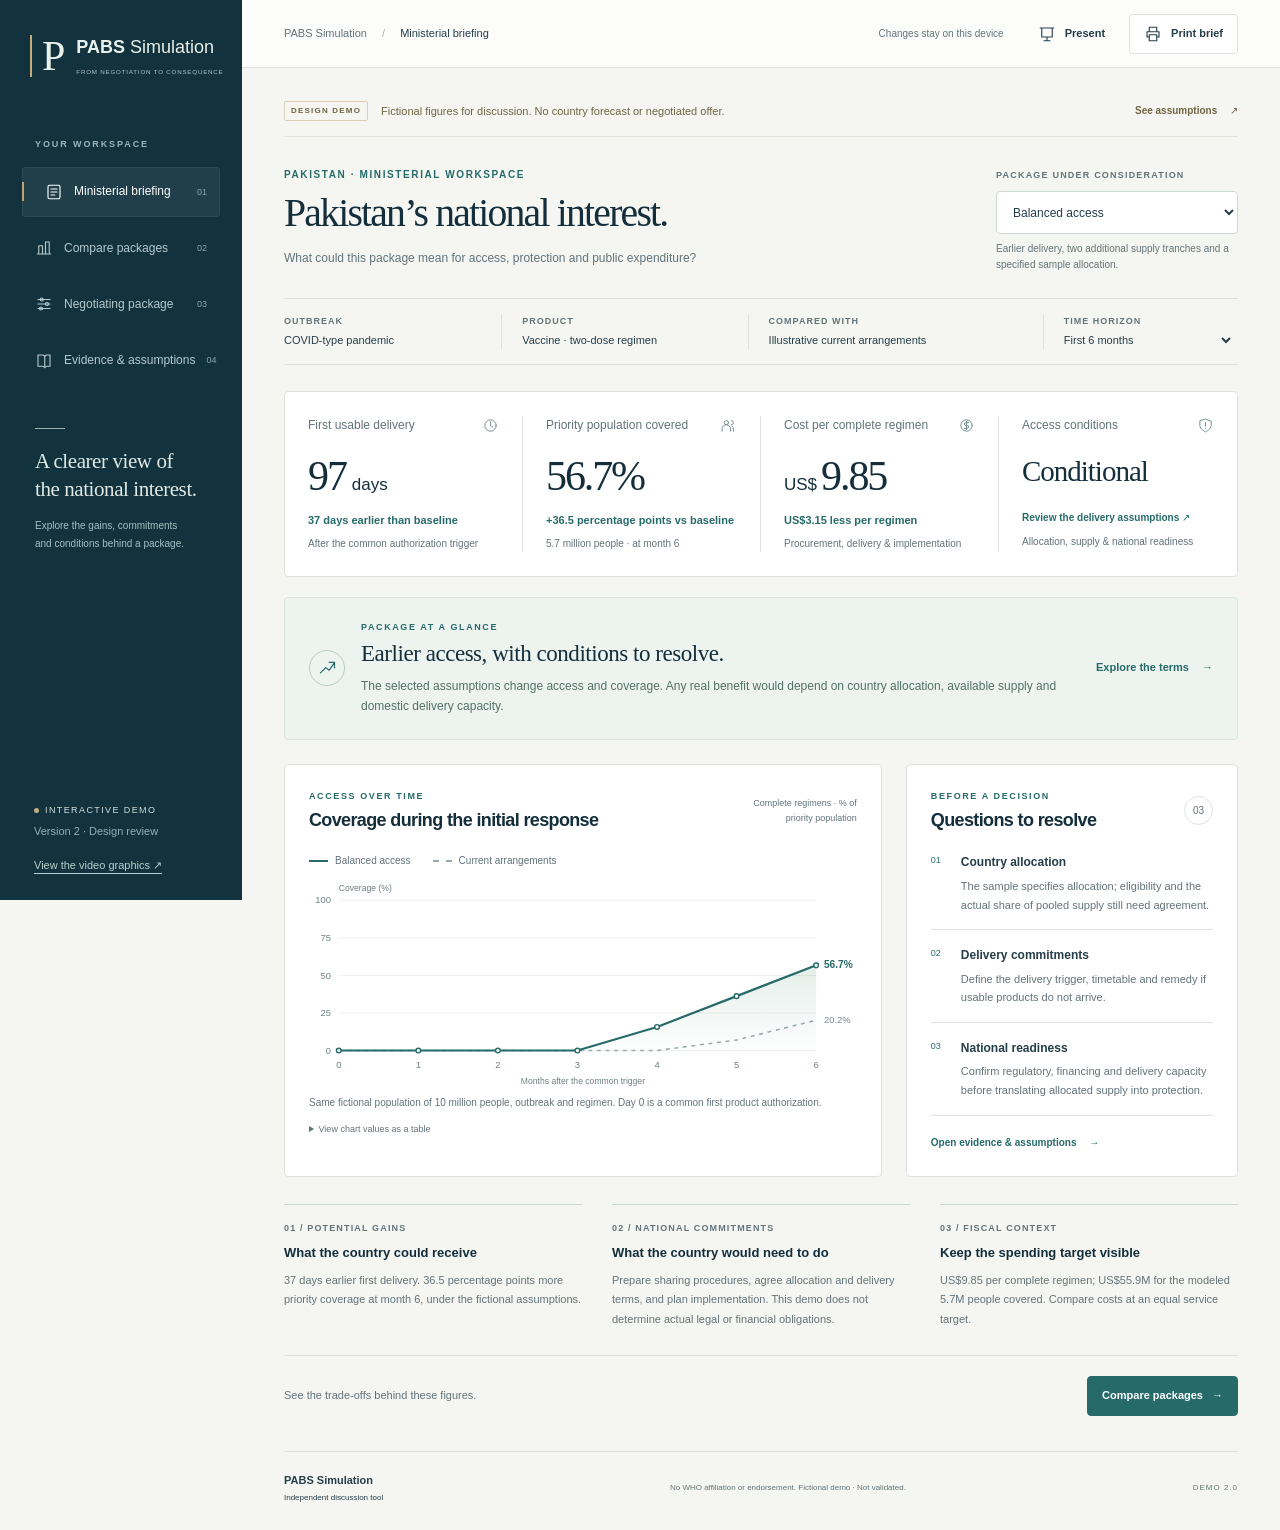
==== demo-v2/index.html @ 49ef80e6 "Add ministerial demo v2 and video graphics Separate interaction prototype with explicitly fictional " ====
<!doctype html>
<html lang="en">
<head>
<meta charset="utf-8"><meta name="viewport" content="width=device-width, initial-scale=1">
<meta name="color-scheme" content="light"><meta name="description" content="An interactive ministerial briefing concept for the PABS Simulation. Fictional figures for design review.">
<title>PABS Simulation — Ministerial demo</title>
<link rel="icon" href="data:image/svg+xml,%3Csvg xmlns='http://www.w3.org/2000/svg' viewBox='0 0 40 40'%3E%3Crect width='40' height='40' rx='8' fill='%23142e3b'/%3E%3Ctext x='12' y='29' font-family='Georgia' font-size='30' fill='white'%3EP%3C/text%3E%3C/svg%3E">
<link rel="stylesheet" href="demo.css"><script type="module" src="demo.mjs"></script>
</head>
<body>
<a href="#main" class="skip-link">Skip to briefing</a>
<aside class="sidebar" aria-label="Application navigation">
  <a class="brand" href="#briefing" aria-label="PABS Simulation home"><span class="brand-mark">P</span><span>PABS<span class="brand-light"> Simulation</span><small>FROM NEGOTIATION TO CONSEQUENCE</small></span></a>
  <div class="workspace-label">YOUR WORKSPACE</div>
  <nav class="main-nav" aria-label="Main views">
    <button data-view="briefing" aria-current="page"><svg viewBox="0 0 24 24" aria-hidden="true"><rect x="4" y="3" width="16" height="18" rx="2"/><path d="M8 8h8M8 12h8M8 16h5"/></svg>Ministerial briefing<span>01</span></button>
    <button data-view="compare"><svg viewBox="0 0 24 24" aria-hidden="true"><path d="M5 20V9h5v11M14 20V4h5v16M3 20h18"/></svg>Compare packages<span>02</span></button>
    <button data-view="package"><svg viewBox="0 0 24 24" aria-hidden="true"><path d="M4 6h16M4 12h16M4 18h16"/><circle cx="9" cy="6" r="2"/><circle cx="16" cy="12" r="2"/><circle cx="8" cy="18" r="2"/></svg>Negotiating package<span>03</span></button>
    <button data-view="evidence"><svg viewBox="0 0 24 24" aria-hidden="true"><path d="M4 4h6a3 3 0 0 1 3 3v14a4 4 0 0 0-4-2H4ZM20 4h-4a3 3 0 0 0-3 3M13 21a4 4 0 0 1 4-2h3V4"/></svg>Evidence & assumptions<span>04</span></button>
  </nav>
  <div class="sidebar-note"><span class="small-rule"></span><p>A clearer view of<br>the national interest.</p><small>Explore the gains, commitments<br>and conditions behind a package.</small></div>
  <div class="sidebar-bottom"><span class="demo-dot"></span>INTERACTIVE DEMO<small>Version 2 · Design review</small><a href="video-graphics/">View the video graphics <span aria-hidden="true">↗</span></a></div>
</aside>
<div class="workspace">
  <header class="topbar"><div class="breadcrumb">PABS Simulation <span>/</span> <strong id="breadcrumb-view">Ministerial briefing</strong></div><div class="top-actions"><span id="save-state" class="save-state">Changes stay on this device</span><button class="button quiet" id="present-button"><svg viewBox="0 0 24 24" aria-hidden="true"><path d="M3 4h18M5 4v12h14V4M12 16v5M8 21h8"/></svg>Present</button><button class="button outline" id="print-button"><svg viewBox="0 0 24 24" aria-hidden="true"><path d="M7 8V3h10v5M7 16H4V9h16v7h-3M7 13h10v8H7Z"/></svg>Print brief</button></div></header>
  <main id="main" tabindex="-1">
    <div class="demo-notice"><span class="notice-label">DESIGN DEMO</span><span>Fictional figures for discussion. No country forecast or negotiated offer.</span><button class="text-button" data-go="evidence">See assumptions <span aria-hidden="true">↗</span></button></div>
    <div class="page-heading"><div><p class="eyebrow">PAKISTAN · MINISTERIAL WORKSPACE</p><h1 id="page-title">Pakistan’s national interest.</h1><p class="heading-intro" id="page-description">What could this package mean for access, protection and public expenditure?</p></div><div class="package-picker"><label for="package-select">PACKAGE UNDER CONSIDERATION</label><select id="package-select"></select><span id="custom-note">An illustrative package, ready to explore</span></div></div>
    <div class="context-bar"><span><small>OUTBREAK</small>COVID-type pandemic</span><span><small>PRODUCT</small>Vaccine · two-dose regimen</span><span><small>COMPARED WITH</small><span id="context-comparison">Illustrative current arrangements</span></span><label for="horizon-select"><small>TIME HORIZON</small><select id="horizon-select"><option value="3">First 3 months</option><option value="6" selected>First 6 months</option><option value="12">First 12 months</option></select></label></div>
    <section id="view-briefing" class="view" aria-labelledby="page-title">
      <div class="metrics" aria-label="Four measures of national interest">
        <article class="metric"><div class="metric-top"><span>First usable delivery</span><svg viewBox="0 0 24 24" aria-hidden="true"><circle cx="12" cy="12" r="8"/><path d="M12 7v5l3 2"/></svg></div><div class="metric-value" id="arrival-value"></div><div class="metric-delta" id="arrival-delta"></div><p>After the common authorization trigger</p></article>
        <article class="metric"><div class="metric-top"><span>Priority population covered</span><svg viewBox="0 0 24 24" aria-hidden="true"><circle cx="9" cy="8" r="3"/><path d="M3 20v-3a6 6 0 0 1 12 0v3M16 5a3 3 0 0 1 0 6M19 20v-3a6 6 0 0 0-2-4"/></svg></div><div class="metric-value" id="coverage-value"></div><div class="metric-delta" id="coverage-delta"></div><p id="coverage-caption"></p></article>
        <article class="metric"><div class="metric-top"><span>Cost per complete regimen</span><svg viewBox="0 0 24 24" aria-hidden="true"><circle cx="12" cy="12" r="8"/><path d="M15 8h-4a2 2 0 0 0 0 4h2a2 2 0 0 1 0 4H9M12 6v12"/></svg></div><div class="metric-value" id="cost-value"></div><div class="metric-delta" id="cost-delta"></div><p>Procurement, delivery & implementation</p></article>
        <article class="metric conditions-metric"><div class="metric-top"><span>Access conditions</span><svg viewBox="0 0 24 24" aria-hidden="true"><path d="m12 3 8 3v6c0 5-8 9-8 9s-8-4-8-9V6ZM12 8v5M12 16h.01"/></svg></div><div class="metric-value condition-value" id="conditions-value">Conditional</div><button class="metric-delta text-button" data-go="evidence">Review the delivery assumptions ↗</button><p>Allocation, supply & national readiness</p></article>
      </div>
      <div class="assessment"><div class="assessment-marker"><svg viewBox="0 0 24 24" aria-hidden="true"><path d="m4 17 6-6 4 3 6-9M14 5h6v6"/></svg></div><div><span class="eyebrow">PACKAGE AT A GLANCE</span><h2 id="assessment-title"></h2><p id="assessment-description"></p></div><button class="text-button" data-go="package">Explore the terms <span aria-hidden="true">→</span></button></div>
      <div class="analysis-grid"><article class="chart-panel"><div class="section-head"><div><p class="eyebrow">ACCESS OVER TIME</p><h2>Coverage during the initial response</h2></div><span class="chart-unit">Complete regimens · % of priority population</span></div><div class="chart-legend"><span><i></i><b id="chart-package-name"></b></span><span><i class="baseline"></i>Current arrangements</span></div><div id="coverage-chart" class="coverage-chart"></div><p class="figure-note">Same fictional population of 10 million people, outbreak and regimen. Day 0 is a common first product authorization.</p><details class="chart-data"><summary>View chart values as a table</summary><div id="chart-table"></div></details></article><aside class="conditions-panel"><div class="section-head"><div><p class="eyebrow">BEFORE A DECISION</p><h2>Questions to resolve</h2></div><span class="outlined-number">03</span></div><ol id="conditions-list"></ol><button class="text-button" data-go="evidence">Open evidence & assumptions <span aria-hidden="true">→</span></button></aside></div>
      <div class="tradeoff-grid"><article><span class="section-index">01 / POTENTIAL GAINS</span><h3>What the country could receive</h3><p id="gains-copy"></p></article><article><span class="section-index">02 / NATIONAL COMMITMENTS</span><h3>What the country would need to do</h3><p id="commitments-copy"></p></article><article><span class="section-index">03 / FISCAL CONTEXT</span><h3>Keep the spending target visible</h3><p id="fiscal-copy"></p></article></div>
      <div class="next-step"><span>See the trade-offs behind these figures.</span><button class="button primary" data-go="compare">Compare packages <span aria-hidden="true">→</span></button></div>
    </section>
    <section id="view-compare" class="view" aria-labelledby="page-title" hidden><div class="section-intro"><div><p class="eyebrow">A COMMON BASIS FOR COMPARISON</p><h2>What changes between the packages?</h2><p>The same outbreak, population, regimen and time horizon apply throughout.</p></div><label class="compare-picker" for="compare-select">COMPARE SELECTED PACKAGE WITH<select id="compare-select"></select></label></div><div id="comparison-insight" class="comparison-insight"></div><div class="table-wrap"><table class="comparison-table" id="comparison-table"></table></div><div class="cost-explainer"><span class="outlined-number">i</span><p><strong>Compare expenditure at the same service target.</strong> The table includes the cost to supply one million complete regimens. Total spending on the modeled coverage can rise when more people are protected.</p></div><div class="section-head terms-head"><div><p class="eyebrow">THE NEGOTIATING TRADE-OFF</p><h2>Terms that differ</h2></div><button class="button outline" data-go="package">Edit this package →</button></div><div id="changed-terms"></div></section>
    <section id="view-package" class="view" aria-labelledby="page-title" hidden><div class="section-intro"><div><p class="eyebrow">ILLUSTRATIVE PACKAGE EXERCISE</p><h2>Seven choices. One coherent package.</h2><p>Open a term to explore alternatives. Figures update across the entire demo.</p></div><div class="editor-actions"><button class="button outline" id="undo-button" disabled>Undo edit</button><button class="button quiet" id="reset-button">Reset to balanced access</button></div></div><div class="editor-layout"><div id="terms-editor"></div><aside class="editor-summary"><p class="eyebrow">YOUR PACKAGE</p><h3 id="editor-name"></h3><dl id="editor-metrics"></dl><p class="figure-note">These seven simplified controls demonstrate the new interface. They are not a clause-by-clause implementation of the existing simulator.</p><button class="button primary" data-go="briefing">View the briefing →</button><button class="button outline full-width" id="save-button">Save draft on this device</button><span id="editor-save-status" class="figure-note"></span></aside></div><div class="file-tools"><div><h3>Keep a reproducible copy</h3><p>A download includes all seven terms, the horizon, comparison and demo version.</p></div><div><button class="button outline" id="export-button">Download analysis</button><button class="button quiet" id="import-button">Open analysis</button><input type="file" id="import-file" accept="application/json,.json" hidden></div></div></section>
    <section id="view-evidence" class="view" aria-labelledby="page-title" hidden><div class="section-intro"><div><p class="eyebrow">TRANSPARENCY BY DESIGN</p><h2>Know what sits behind each result.</h2><p>Every number in this demo is fictional. None is a forecast or an offer to Pakistan.</p></div><span class="version-tag" id="model-version"></span></div><div class="evidence-overview"><div><span class="status-tag">ILLUSTRATIVE INPUT</span><h3>A design exercise</h3><p>The population, delivery dates, coverage curves and costs were created to demonstrate the proposed experience. They do not come from the existing simulation or a validated country model.</p></div><div><span class="status-tag neutral">REQUIRES REVIEW</span><h3>A future country pilot</h3><p>Real use requires sourced observations, an agreed allocation rule, eligibility, available supply, delivery capacity and independent review of the model.</p></div></div><div id="assumptions-list" class="assumptions-list"></div><div class="section-head terms-head"><div><p class="eyebrow">HOW THE DEMO WORKS</p><h2>Clear definitions, visible limits</h2></div></div><div class="definition-grid"><article><h3>Access is conditional</h3><p>Global pooled supply does not create an automatic country entitlement. The demo does not establish treaty compliance, legal obligations or political acceptance.</p></article><article><h3>Local draft storage</h3><p>Saving uses this browser’s local storage. No account or server is involved. A downloaded analysis is readable JSON and contains no personal notes.</p><button class="text-button" id="clear-button">Clear the saved demo draft</button></article><article><h3>What remains to build</h3><p>A shared validated calculation engine, documented country data, realistic allocation and delivery models, and specialist review before decision use.</p></article></div></section>
    <footer><div class="footer-brand">PABS Simulation <span>Independent discussion tool</span></div><p>No WHO affiliation or endorsement. Fictional demo · Not validated.</p><span id="footer-version">DEMO 2.0</span></footer>
  </main>
</div>
<button id="exit-presentation" class="button primary" hidden>Exit presentation <span>Esc</span></button>
<div id="toast" role="status" aria-live="polite"></div><div class="sr-only" role="status" aria-live="polite" id="result-announcement"></div>
<noscript><p class="noscript">Enable JavaScript to explore the interactive demo. All displayed figures are fictional.</p></noscript>
</body></html>
---- demo-v2/demo.css ----
:root{color-scheme:light;--navy:#142e3b;--sidebar:#12333e;--teal:#266b69;--ink:#253e49;--muted:#62737a;--line:#dce3df;--canvas:#f5f6f2;--paper:#fff;--wash:#edf3ef;--gold:#926d35;--sans:'Avenir Next','Segoe UI','Helvetica Neue',Arial,sans-serif;--serif:Georgia,'Times New Roman',serif}
*{box-sizing:border-box}html{scroll-behavior:smooth}body{margin:0;background:var(--canvas);color:var(--ink);font:14px/1.6 var(--sans);-webkit-font-smoothing:antialiased}button,input,select{font:inherit;color:inherit}button,a,summary,select{touch-action:manipulation}button{cursor:pointer}button:disabled{opacity:.4;cursor:default}button:focus-visible,a:focus-visible,select:focus-visible,summary:focus-visible,input:focus-visible{outline:3px solid #b68a45;outline-offset:4px}a{color:inherit}h1,h2,h3,p{margin:0}h1,h2,h3{color:var(--navy)}h2{font-size:21px;letter-spacing:-.035em;line-height:1.35;font-weight:550}h3{font-size:15px;font-weight:600;line-height:1.4}svg{display:block}button svg{width:18px;height:18px;fill:none;stroke:currentColor;stroke-width:1.5;stroke-linecap:round;stroke-linejoin:round}[hidden]{display:none!important}.sr-only{position:absolute;width:1px;height:1px;overflow:hidden;clip:rect(0,0,0,0);white-space:nowrap}.skip-link{position:fixed;left:20px;top:-100px;background:white;padding:14px;z-index:100}.skip-link:focus{top:14px}.sidebar{position:fixed;inset:0 auto 0 0;width:242px;background:var(--sidebar);color:#eaf0ec;display:flex;flex-direction:column;padding:35px 22px 25px;z-index:10}.brand{display:flex;align-items:center;gap:11px;text-decoration:none;font-size:18px;font-weight:600;line-height:1.3;padding-left:8px;white-space:nowrap}.brand-mark{font:42px/42px var(--serif);border-left:2px solid #c4ad7b;padding-left:10px}.brand-light{font-weight:400}.brand small{display:block;font-size:7px;letter-spacing:1.14px;font-weight:400;color:#b3c6c8;margin-top:8px}.workspace-label{margin:60px 0 16px 13px;font-size:9px;font-weight:600;letter-spacing:1.9px;color:#9cb3b7}.main-nav{display:flex;flex-direction:column;gap:7px}.main-nav button{background:transparent;border:1px solid transparent;color:#b7c9cb;display:flex;gap:11px;align-items:center;text-align:left;padding:14px 12px;border-radius:4px;font-size:12px;white-space:nowrap}.main-nav button svg{width:18px;height:18px;flex-shrink:0}.main-nav button>span{margin-left:auto;font-size:9px;color:#89a8ab}.main-nav button:hover{background:#ffffff08}.main-nav button[aria-current=page]{background:#ffffff10;color:white;border-color:#ffffff0d}.main-nav button[aria-current=page]:before{content:'';height:19px;width:2px;background:#bda573;margin-left:-13px;margin-right:10px}.sidebar-note{padding:43px 13px 20px}.small-rule{display:block;width:30px;border-top:1px solid #9bb3ad;margin-bottom:18px}.sidebar-note p{font:21px/1.35 var(--serif);letter-spacing:-.02em;color:#e0e9e3}.sidebar-note small{display:block;font-size:10px;line-height:1.8;color:#a6bfc0;margin-top:13px}.sidebar-bottom{margin-top:auto;padding:35px 12px 0;font-size:8px;letter-spacing:1.4px;color:#d0ded9}.demo-dot{display:inline-block;width:5px;height:5px;border-radius:50%;background:#c1ae7c;margin-right:6px}.sidebar-bottom small{display:block;font-size:10px;color:#93afb4;letter-spacing:0;margin-top:5px}.sidebar-bottom a{display:block;font-size:10px;letter-spacing:0;color:#b9ceca;margin-top:17px;text-underline-offset:4px}.workspace{margin-left:242px}.topbar{height:78px;padding:0 42px;background:#fcfdfb;border-bottom:1px solid var(--line);display:flex;align-items:center;justify-content:space-between;gap:20px}.breadcrumb{font-size:11px;color:var(--muted);white-space:nowrap}.breadcrumb span{padding:0 12px;color:#a9b7b6}.breadcrumb strong{font-weight:500;color:var(--ink)}.top-actions{display:flex;align-items:center;gap:9px}.save-state{font-size:10px;color:var(--muted);margin-right:10px}.button{display:inline-flex;align-items:center;justify-content:center;gap:9px;padding:10px 14px;min-height:40px;border:1px solid transparent;border-radius:4px;font-weight:550;font-size:11px;line-height:1.45;text-decoration:none;transition:background .15s}.button.primary{background:var(--teal);border-color:var(--teal);color:#fff}.button.primary:hover{background:#1d5554}.button.outline{background:white;border-color:var(--line)}.button.outline:hover{background:var(--wash)}.button.quiet{background:transparent}.button.quiet:hover{background:#e9efea}.text-button{border:0;background:none;padding:0;color:var(--teal);font-size:11px;font-weight:550;text-align:left;line-height:1.6}.text-button:hover{text-decoration:underline;text-underline-offset:4px}.text-button span{margin-left:10px}main{max-width:1550px;padding:24px 42px 0;margin:auto;outline:0}.demo-notice{display:flex;align-items:center;gap:13px;color:#706443;font-size:10px;padding:9px 0 15px;border-bottom:1px solid #e2e2d7;line-height:1.5}.notice-label{font-size:8px;letter-spacing:1.2px;font-weight:650;white-space:nowrap;border:1px solid #daceb5;padding:3px 6px;border-radius:2px}.demo-notice .text-button{margin-left:auto;white-space:nowrap;font-size:10px;color:#706443}.page-heading{display:flex;align-items:center;justify-content:space-between;gap:30px;padding:30px 0 26px}.eyebrow{display:block;color:var(--teal);font-size:9px;letter-spacing:1.6px;font-weight:600;margin-bottom:8px}h1{font:400 clamp(29px,3.1vw,44px)/1.12 var(--serif);letter-spacing:-.045em}.heading-intro{color:var(--muted);font-size:12px;margin-top:13px;max-width:600px}.package-picker{width:242px;flex-shrink:0}.package-picker label,.compare-picker{font-size:8px;letter-spacing:1.2px;color:var(--muted);font-weight:600}.package-picker select,.compare-picker select{display:block;width:100%;font-size:12px;font-weight:500;letter-spacing:0;padding:11px 33px 11px 12px;background:white;border:1px solid #ced9d4;border-radius:4px;margin-top:7px;min-height:43px}.package-picker>span{display:block;color:var(--muted);font-size:9px;margin-top:7px}.context-bar{display:grid;grid-template-columns:1fr 1.15fr 1.4fr 1fr;padding:15px 0;border-top:1px solid var(--line);border-bottom:1px solid var(--line);gap:22px;font-size:11px}.context-bar small{display:block;font-size:8px;font-weight:600;letter-spacing:1px;color:var(--muted);margin-bottom:3px}.context-bar>span+span,.context-bar>label{border-left:1px solid var(--line);padding-left:20px}.context-bar select{border:0;background:transparent;margin-left:-4px;padding:0 15px 0 0;font-size:11px;width:100%}.view{padding-top:26px}.assessment{display:flex;gap:16px;align-items:center;padding:22px 24px;background:var(--wash);border:1px solid #dbe5dd;border-radius:4px;margin-bottom:23px}.assessment-marker{width:36px;height:36px;border:1px solid #b7cdbe;border-radius:50%;flex-shrink:0;display:grid;place-items:center;color:var(--teal)}.assessment-marker svg{width:21px;fill:none;stroke:currentColor;stroke-width:1.4;stroke-linecap:round;stroke-linejoin:round}.assessment .eyebrow{font-size:8px;margin-bottom:5px}.assessment h2{font:400 23px/1.3 var(--serif);letter-spacing:-.02em}.assessment p{font-size:11px;color:#557069;margin-top:7px;max-width:720px;line-height:1.7}.assessment>.text-button{white-space:nowrap;margin-left:auto;align-self:center;padding-left:8px}.metrics{display:grid;grid-template-columns:repeat(4,minmax(0,1fr));background:white;border:1px solid var(--line);border-radius:4px;padding:24px 0;margin-bottom:24px}.metric{padding:0 23px;border-right:1px solid var(--line);min-width:0}.metric:last-child{border:0}.metric-top{display:flex;justify-content:space-between;gap:8px;align-items:start;font-size:10px;color:var(--muted);min-height:30px}.metric-top svg{width:17px;height:17px;fill:none;stroke:#6c8887;stroke-width:1.3;stroke-linecap:round;stroke-linejoin:round;flex-shrink:0}.metric-value{font:400 42px/1.15 var(--serif);letter-spacing:-.05em;font-variant-numeric:tabular-nums;color:var(--navy);margin:4px 0 11px}.metric-value small{font:400 17px var(--sans);letter-spacing:0;margin-left:5px}.metric-delta{font-size:10px;color:var(--teal);font-weight:550;min-height:18px}.metric p{font-size:9px;color:var(--muted);margin-top:6px;line-height:1.6}.condition-value{font-size:29px;letter-spacing:-.035em;line-height:1.65;margin-top:0;margin-bottom:9px}.conditions-metric .metric-delta{max-width:180px;font-size:10px}.analysis-grid{display:grid;grid-template-columns:minmax(0,1.8fr) minmax(270px,1fr);gap:24px}.chart-panel,.conditions-panel{background:white;border:1px solid var(--line);border-radius:4px;padding:24px}.section-head{display:flex;justify-content:space-between;gap:18px;align-items:center}.section-head .eyebrow{font-size:8px;margin-bottom:5px}.section-head h2{font-size:17px}.chart-unit{color:var(--muted);font-size:9px;text-align:right;max-width:130px}.chart-legend{display:flex;gap:22px;font-size:9px;color:var(--muted);margin:21px 0 5px}.chart-legend>span{display:flex;align-items:center;gap:7px}.chart-legend b{font-weight:500}.chart-legend i{width:19px;border-top:2px solid var(--teal)}.chart-legend i.baseline{border-top:2px dashed #97a9af}.coverage-chart{width:100%;height:220px;margin-top:3px}.coverage-chart svg{width:100%;height:100%;overflow:visible}.figure-note{font-size:9px;color:var(--muted);line-height:1.7}.chart-data{margin-top:11px;color:var(--muted);font-size:9px}.chart-data summary{cursor:pointer;text-underline-offset:3px}.chart-data table{width:100%;margin-top:10px;text-align:left}.chart-data th,.chart-data td{padding:5px;border-bottom:1px solid var(--line)}.outlined-number{width:29px;height:29px;display:grid;place-items:center;border:1px solid var(--line);border-radius:50%;font-size:10px;color:var(--muted);flex-shrink:0}.conditions-panel ol{list-style:none;counter-reset:items;padding:0;margin:20px 0 14px}.conditions-panel li{position:relative;counter-increment:items;padding:0 0 15px 30px;margin-bottom:15px;border-bottom:1px solid var(--line);font-size:10px;color:var(--muted);line-height:1.7}.conditions-panel li:last-child{margin-bottom:0}.conditions-panel li:before{content:'0' counter(items);position:absolute;left:0;top:1px;font-size:9px;color:var(--teal)}.conditions-panel li strong{display:block;color:var(--ink);font-size:11px;font-weight:550;margin-bottom:4px}.conditions-panel>.text-button{font-size:10px}.tradeoff-grid{display:grid;grid-template-columns:repeat(3,1fr);gap:30px;margin:27px 0 0}.tradeoff-grid article{border-top:1px solid #cad8d0;padding-top:16px}.section-index{font-size:8px;font-weight:600;letter-spacing:1.15px;color:var(--muted);display:block;margin-bottom:8px}.tradeoff-grid h3{font-size:12px}.tradeoff-grid p{font-size:10px;color:var(--muted);margin-top:9px;line-height:1.8}.next-step{display:flex;justify-content:space-between;align-items:center;margin:25px 0 0;padding-top:20px;border-top:1px solid var(--line);font-size:11px;color:var(--muted)}footer{display:flex;align-items:center;justify-content:space-between;gap:20px;border-top:1px solid var(--line);margin-top:35px;padding:20px 0 25px;font-size:8px;color:var(--muted)}.footer-brand{font-size:11px;color:var(--ink);font-weight:550}.footer-brand span{display:block;font-weight:400;font-size:8px;margin-top:2px}#footer-version{letter-spacing:1px;white-space:nowrap}.section-intro{display:flex;justify-content:space-between;gap:28px;align-items:center;margin:0 0 25px}.section-intro h2{font:400 29px/1.3 var(--serif)}.section-intro p:not(.eyebrow){font-size:12px;color:var(--muted);margin-top:9px}.compare-picker{width:230px;flex-shrink:0}.comparison-insight{background:var(--wash);border-left:3px solid var(--teal);padding:18px 22px;margin-bottom:24px;font-size:13px;color:var(--ink)}.table-wrap{overflow-x:auto;background:white;border:1px solid var(--line);border-radius:4px}.comparison-table{border-collapse:collapse;width:100%;min-width:560px;text-align:left}.comparison-table th,.comparison-table td{padding:19px 23px;border-bottom:1px solid var(--line);font-size:12px}.comparison-table thead th{font-size:11px;color:var(--muted);font-weight:500;background:#fbfcfa;vertical-align:top}.comparison-table thead th:not(:first-child){width:29%}.comparison-table thead strong{display:block;color:var(--navy);font:23px/1.35 var(--serif);margin-top:7px}.comparison-table tbody th{font-weight:500}.comparison-table tbody td{font-variant-numeric:tabular-nums;font-size:18px}.comparison-table tbody td small{display:block;font:10px var(--sans);color:var(--muted);margin-top:6px}.comparison-table td.selected-col,.comparison-table th.selected-col{background:#f0f5f0}.comparison-table tbody tr:last-child>*{border-bottom:0}.cost-explainer{display:flex;gap:15px;align-items:center;padding:18px 0}.cost-explainer p{font-size:11px;color:var(--muted);max-width:850px}.terms-head{margin:22px 0 18px}.changed-term{display:grid;grid-template-columns:1fr 1.1fr 1.1fr;gap:25px;border-top:1px solid var(--line);padding:17px 0;font-size:11px;color:var(--muted)}.changed-term strong{font-weight:550;color:var(--ink)}.changed-term>span:last-child{color:var(--teal)}.editor-actions{display:flex;gap:8px;flex-wrap:wrap}.editor-layout{display:grid;grid-template-columns:minmax(0,1fr) 280px;gap:25px;align-items:start}.term-row{border:1px solid var(--line);background:white;border-radius:4px;margin-bottom:10px;overflow:hidden}.term-row summary{display:flex;list-style:none;cursor:pointer;gap:17px;align-items:center;padding:20px}.term-row summary::-webkit-details-marker{display:none}.term-number{font-size:10px;color:var(--teal);border:1px solid #dce6df;border-radius:50%;width:28px;height:28px;display:grid;place-items:center;flex-shrink:0}.term-title{flex:1}.term-title strong{font-size:13px;font-weight:550}.term-title small{display:block;color:var(--muted);font-size:11px;margin-top:4px}.term-chevron{font-size:20px;color:var(--muted);transition:transform .15s}.term-row[open] .term-chevron{transform:rotate(45deg)}.term-options{border-top:1px solid var(--line);padding:18px 20px 20px 65px}.term-description{font-size:11px;color:var(--muted);margin-bottom:14px}.term-option{display:flex;gap:12px;padding:13px;border:1px solid var(--line);border-radius:3px;margin-top:8px;cursor:pointer;align-items:start}.term-option:has(input:checked){background:var(--wash);border-color:#96b4a8}.term-option input{accent-color:var(--teal);margin-top:5px}.term-option strong{display:block;font-size:12px;font-weight:550}.term-option small{display:block;font-size:10px;color:var(--muted);margin-top:5px;line-height:1.7}.editor-summary{position:sticky;top:20px;background:var(--navy);color:#d1e2e0;padding:25px;border-radius:4px}.editor-summary .eyebrow{color:#b9d3c4}.editor-summary h3{font:25px var(--serif);color:white}.editor-summary dl{margin:24px 0}.editor-summary dl>div{display:flex;gap:10px;align-items:center;justify-content:space-between;padding:13px 0;border-bottom:1px solid #ffffff20}.editor-summary dt{font-size:10px}.editor-summary dd{margin:0;font:22px var(--serif);color:white}.editor-summary .figure-note{color:#aec7ca}.editor-summary .button{width:100%;margin-top:18px;background:#eaf1e8;color:var(--navy);border-color:#eaf1e8}.editor-summary .button+.button{margin-top:9px;background:transparent;color:white;border-color:#ffffff50}.editor-summary #editor-save-status{display:block;margin-top:12px}.file-tools{display:flex;justify-content:space-between;gap:20px;align-items:center;padding:22px 0 0;margin-top:22px;border-top:1px solid var(--line)}.file-tools h3{font-size:13px}.file-tools p{font-size:11px;color:var(--muted);margin-top:5px}.file-tools>div:last-child{display:flex;gap:8px;flex-shrink:0}.version-tag{font-size:11px;color:var(--muted);border:1px solid var(--line);padding:7px 12px;border-radius:3px;white-space:nowrap}.evidence-overview{display:grid;grid-template-columns:1fr 1fr;gap:25px;margin-bottom:30px}.evidence-overview>div{background:white;border:1px solid var(--line);padding:24px}.status-tag{display:inline-block;font-size:8px;letter-spacing:1px;color:var(--gold);background:#f6f1e5;padding:4px 7px;margin-bottom:14px;font-weight:600}.status-tag.neutral{background:var(--wash);color:var(--teal)}.evidence-overview h3{font-size:19px}.evidence-overview p{font-size:12px;color:var(--muted);margin-top:12px;line-height:1.8}.assumption-row{border-top:1px solid var(--line);padding:20px 0;display:grid;grid-template-columns:215px 1fr;gap:25px}.assumption-row h3{font-size:13px}.assumption-row p{font-size:12px;color:var(--muted)}.assumption-row small{font-size:9px;color:var(--gold);display:block;margin-top:7px}.definition-grid{display:grid;grid-template-columns:repeat(3,1fr);gap:30px}.definition-grid article{border-top:1px solid var(--line);padding-top:18px}.definition-grid p{font-size:11px;color:var(--muted);line-height:1.8;margin-top:10px}.definition-grid button{margin-top:15px;font-size:10px}#toast{position:fixed;bottom:24px;left:calc(50% + 100px);transform:translateX(-50%);background:var(--navy);color:white;border-radius:5px;padding:13px 20px;box-shadow:0 5px 25px #0002;font-size:12px;z-index:100;opacity:0;pointer-events:none;transition:opacity .2s;max-width:calc(100% - 35px)}#toast.visible{opacity:1}#exit-presentation{position:fixed;right:25px;bottom:20px;z-index:90;box-shadow:0 2px 20px #0002}#exit-presentation span{font-size:9px;opacity:.6;margin-left:10px}.presenting .sidebar,.presenting .topbar,.presenting .package-picker,.presenting .demo-notice .text-button,.presenting .next-step,.presenting .chart-data,.presenting footer{display:none}.presenting .workspace{margin:0}.presenting main{max-width:1400px;padding:18px 48px 55px}.presenting .page-heading{padding:22px 0}.presenting .desktop-break{display:none}.presenting .assessment>.text-button{display:none}.noscript{padding:30px;background:white;position:fixed;inset:100px 30px auto 270px;z-index:100}
@media(min-width:1700px){main{padding-left:55px;padding-right:55px}.topbar{padding:0 55px}.coverage-chart{height:255px}.metric-value{font-size:48px}.condition-value{font-size:32px}.assessment h2{font-size:26px}.heading-intro{font-size:13px}.metric-top{font-size:12px}.metric p{font-size:10px}.section-head h2{font-size:20px}.conditions-panel li{font-size:12px}.conditions-panel li strong{font-size:13px}.tradeoff-grid h3{font-size:14px}.tradeoff-grid p{font-size:12px}.chart-legend,.figure-note{font-size:10px}}
@media(max-width:1200px){.sidebar{width:218px;padding-left:15px;padding-right:15px}.workspace{margin-left:218px}.brand{font-size:16px}.brand small{font-size:6px}.main-nav button{font-size:11px}.save-state{display:none}.topbar{padding:0 27px}main{padding-left:27px;padding-right:27px}.assessment{align-items:start;padding:20px}.assessment>.text-button{display:none}.metric{padding:0 17px}.metric-value{font-size:36px}.condition-value{font-size:25px}.metric-top{font-size:10px;min-height:35px}.metric-top svg{display:none}.analysis-grid{grid-template-columns:minmax(0,1.5fr) minmax(240px,1fr);gap:18px}.chart-panel,.conditions-panel{padding:20px}.chart-unit{display:none}.chart-legend{gap:12px}.section-head h2{font-size:16px}.context-bar{gap:12px;font-size:10px}.context-bar>span+span,.context-bar>label{padding-left:12px}.context-bar select{font-size:10px}.editor-layout{grid-template-columns:minmax(0,1fr) 235px;gap:20px}.editor-summary{padding:20px}.package-picker{width:205px}.tradeoff-grid{gap:22px}}
@media(max-width:980px){.sidebar{width:78px;padding:24px 12px}.brand{padding:0;justify-content:center}.brand>span:last-child,.workspace-label,.sidebar-note,.sidebar-bottom{display:none}.brand-mark{font-size:36px}.main-nav{margin-top:45px}.main-nav button{font-size:0;justify-content:center;padding:15px 0}.main-nav button>span{display:none}.main-nav button svg{width:21px;height:21px}.main-nav button[aria-current=page]:before{position:absolute;left:0;margin:0}.workspace{margin-left:78px}.topbar{height:66px}.metrics{padding:22px 0}.metric{padding:0 15px}.metric-value{font-size:35px}.condition-value{font-size:25px}.analysis-grid{grid-template-columns:minmax(0,1.6fr) minmax(225px,1fr)}.page-heading{gap:20px}.package-picker{width:205px}.chart-panel,.conditions-panel{padding:18px}.coverage-chart{height:210px}.section-intro h2{font-size:25px}.section-intro p:not(.eyebrow){font-size:11px}.editor-layout{grid-template-columns:minmax(0,1fr) 225px}.term-options{padding-left:20px}.term-row summary{padding:17px;gap:12px}.file-tools{align-items:start;flex-direction:column}.comparison-table th,.comparison-table td{padding:17px}.tradeoff-grid p{font-size:10px}}
@media(max-width:760px){.topbar{padding:0 20px}.breadcrumb{font-size:10px}.breadcrumb span{padding:0 7px}.top-actions .quiet{display:none}.top-actions .button{padding:8px 10px;font-size:10px}main{padding:17px 20px 0}.demo-notice{gap:9px;font-size:9px}.demo-notice .text-button{display:none}.page-heading{align-items:start;padding:25px 0;flex-direction:column;gap:22px}h1{font-size:36px}.desktop-break{display:none}.heading-intro{max-width:450px}.package-picker{width:100%}.package-picker select{font-size:14px}.package-picker>span{font-size:10px}.context-bar{grid-template-columns:1fr 1fr;gap:15px}.context-bar>span:nth-child(3){border:0;padding-left:0}.context-bar small{font-size:8px}.context-bar>span,.context-bar select{font-size:11px}.assessment{gap:12px}.assessment h2{font-size:22px}.assessment p{font-size:11px}.assessment-marker{display:none}.metrics{grid-template-columns:1fr 1fr;row-gap:22px}.metric{padding:0 20px}.metric:nth-child(2){border:0}.metric:nth-child(3),.metric:nth-child(4){border-top:1px solid var(--line);padding-top:20px}.metric-top{min-height:22px;font-size:11px}.metric-value{font-size:39px}.condition-value{font-size:27px;line-height:1.65}.metric p{font-size:10px}.analysis-grid{grid-template-columns:1fr}.coverage-chart{height:245px}.chart-panel,.conditions-panel{padding:22px}.section-head h2{font-size:18px}.chart-legend,.figure-note{font-size:10px}.conditions-panel ol{display:grid;grid-template-columns:1fr;gap:0}.conditions-panel li{font-size:11px}.conditions-panel li strong{font-size:12px}.tradeoff-grid{grid-template-columns:1fr;gap:20px}.tradeoff-grid h3{font-size:14px}.tradeoff-grid p{font-size:12px}.section-index{font-size:9px}.next-step{gap:20px}.next-step>span{font-size:10px}.next-step .button{font-size:10px}footer{flex-wrap:wrap;gap:14px}footer p{font-size:8px;max-width:200px}.section-intro{flex-direction:column;align-items:start;gap:20px}.compare-picker{width:100%}.compare-picker select{font-size:14px}.comparison-insight{font-size:12px}.changed-term{grid-template-columns:1fr 1fr;gap:10px 18px}.changed-term>strong{grid-column:1/-1}.editor-layout{grid-template-columns:1fr}.editor-summary{position:static}.editor-summary .button{max-width:100%}.editor-actions{width:100%;justify-content:space-between}.term-title small{font-size:11px}.evidence-overview{grid-template-columns:1fr}.assumption-row{grid-template-columns:1fr;gap:10px}.definition-grid{grid-template-columns:1fr;gap:23px}.definition-grid p{font-size:12px}#toast{left:50%;width:max-content;max-width:90%;font-size:11px}.presenting main{padding:15px 23px 60px}.presenting h1{font-size:34px}.presenting .package-picker{display:none}}
@media(max-width:480px){.sidebar{position:sticky;top:0;inset:auto;width:100%;height:auto;flex-direction:row;padding:10px 14px;align-items:center;justify-content:space-between}.brand-mark{font-size:27px;line-height:31px;padding-left:7px}.main-nav{margin:0;flex-direction:row;gap:5px}.main-nav button{padding:10px;border-radius:4px}.main-nav button svg{width:18px;height:18px}.main-nav button[aria-current=page]:before{display:none}.workspace{margin-left:0}.topbar{height:53px;padding:0 17px}.breadcrumb{font-size:9px}.top-actions .button svg{display:none}.top-actions .button{padding:6px 9px;min-height:33px;font-size:9px}main{padding-left:17px;padding-right:17px}h1{font-size:34px}.demo-notice{font-size:9px;align-items:start}.notice-label{font-size:7px}.metric{padding:0 15px}.metric-value{font-size:37px}.condition-value{font-size:26px}.metric-delta{font-size:10px}.metric-top{font-size:10px}.metric p{font-size:9px}.chart-panel,.conditions-panel{padding:19px}.coverage-chart{height:230px}.chart-legend{gap:15px}.section-head h2{font-size:17px}.assessment h2{font-size:23px}.page-heading{padding-top:24px}.heading-intro{font-size:12px}.term-row summary{padding:15px;gap:11px}.term-title strong{font-size:12px}.term-number{width:24px;height:24px;font-size:9px}.term-options{padding:15px}.file-tools>div:last-child{flex-wrap:wrap}.section-intro h2{font-size:27px}.next-step{align-items:start}.next-step>span{max-width:120px}.evidence-overview>div{padding:20px}.presenting .sidebar{display:none}.noscript{inset:100px 20px auto 20px}}
@media(prefers-reduced-motion:reduce){html{scroll-behavior:auto}*{transition:none!important}}
@page{size:A4 portrait;margin:12mm}
@media print{body{background:white;font-size:10px}.sidebar,.topbar,.skip-link,.package-picker,.demo-notice .text-button,.view:not(#view-briefing),.assessment>.text-button,.chart-data,.next-step,#toast,#exit-presentation,.conditions-panel>.text-button{display:none!important}.workspace{margin:0}main,.presenting main{padding:0;max-width:none}#view-briefing{display:block!important}.demo-notice{padding:0 0 8px;font-size:8px}.page-heading{padding:14px 0}.page-heading h1{font-size:29px}.desktop-break{display:none}.heading-intro{font-size:10px;margin-top:6px}.context-bar{padding:10px 0;grid-template-columns:1fr 1.2fr 1.35fr 1fr;font-size:8px;gap:9px}.context-bar small{font-size:6px}.context-bar select{font-size:8px;appearance:none}.view{padding-top:15px}.assessment{padding:12px 15px;margin-bottom:14px;break-inside:avoid}.assessment-marker{display:none}.assessment h2{font-size:19px}.assessment p{font-size:9px}.metrics{margin-bottom:14px;padding:14px 0;break-inside:avoid;grid-template-columns:repeat(4,1fr);row-gap:0}.metric{padding:0 12px}.metric-top{font-size:8px;min-height:24px}.metric-top svg{display:none}.metric-value{font-size:29px;margin:0 0 7px}.condition-value{font-size:20px;line-height:1.65}.metric-delta,.metric p{font-size:7px}.analysis-grid{grid-template-columns:1.65fr 1fr;gap:15px;break-inside:avoid}.chart-panel,.conditions-panel{padding:14px}.section-head h2{font-size:13px}.section-head .eyebrow{font-size:6px}.chart-unit{display:none}.chart-legend{font-size:7px;margin-top:13px;gap:10px}.coverage-chart{height:155px}.figure-note{font-size:7px}.conditions-panel ol{margin:14px 0 0}.conditions-panel li{font-size:8px;padding-left:22px;margin-bottom:10px;padding-bottom:10px}.conditions-panel li strong{font-size:9px}.conditions-panel li:before{font-size:7px}.outlined-number{width:22px;height:22px;font-size:8px}.tradeoff-grid{grid-template-columns:repeat(3,1fr);gap:17px;margin-top:17px;break-inside:avoid}.section-index{font-size:6px}.tradeoff-grid h3{font-size:10px}.tradeoff-grid p{font-size:8px;line-height:1.65;margin-top:7px}footer,.presenting footer{display:flex;margin-top:17px;padding:12px 0;font-size:7px}.footer-brand{font-size:9px}.footer-brand span,footer p{font-size:7px}*{-webkit-print-color-adjust:exact;print-color-adjust:exact}}

/* Keep the country measures visible before the interpretation. */
.metrics{margin-bottom:20px}.page-heading{padding-top:25px;padding-bottom:25px}.topbar{height:68px}.assessment{margin-bottom:24px}.eyebrow{font-size:10px}.metric-top{font-size:12px;min-height:32px}.metric-delta{font-size:11px}.metric p{font-size:10px}.metric-top svg{margin-top:1px}.assessment p{font-size:12px}.assessment .eyebrow,.section-head .eyebrow{font-size:9px}.section-head h2{font-size:18px}.figure-note{font-size:10px}.conditions-panel li{font-size:11px}.conditions-panel li strong{font-size:12px}.tradeoff-grid h3{font-size:13px}.tradeoff-grid p{font-size:11px}.brand small{font-size:6.2px;letter-spacing:.8px}.context-bar small{font-size:9px}.package-picker label{font-size:9px}.package-picker>span{font-size:10px}.demo-notice{font-size:11px}.notice-label{font-size:8px}.chart-legend{font-size:10px}.section-index{font-size:9px}.term-description{font-size:12px}.term-option small{font-size:11px}.metric-value small{margin-left:6px}.sidebar-bottom{font-size:9px}.sidebar-bottom small,.sidebar-bottom a{font-size:11px}.editor-summary .figure-note{font-size:10px}
@media(max-width:1200px){.metric-top{font-size:11px}.metric-delta{font-size:10px}.condition-value{font-size:25px}.section-head h2{font-size:17px}}
@media(max-width:760px){.topbar{height:60px}.metric-top{font-size:11px}.metric-delta{font-size:10px}.metric p{font-size:10px}.metric-value{font-size:39px}.condition-value{font-size:27px}.demo-notice{font-size:10px}.context-bar small{font-size:8px}.heading-intro{font-size:12px}.section-head h2{font-size:18px}.tradeoff-grid p{font-size:12px}.page-heading h1{font-size:34px}.package-picker label{font-size:9px}}
@media(max-width:480px){.topbar{height:53px}.demo-notice{font-size:9px}.notice-label{font-size:7px}.metric-top{font-size:10px}.metric-value{font-size:37px}.condition-value{font-size:26px}.metric p{font-size:9px}}
@media print{.topbar{display:none}.page-heading{padding:14px 0}.metrics{margin-bottom:14px}.metric-top{font-size:8px;min-height:24px}.metric-delta,.metric p{font-size:7px}.metric-value{font-size:29px}.condition-value{font-size:20px}.eyebrow{font-size:7px}.assessment{margin-bottom:14px}.assessment p{font-size:9px}.assessment .eyebrow,.section-head .eyebrow{font-size:6px}.section-head h2{font-size:13px}.figure-note{font-size:7px}.conditions-panel li{font-size:8px}.conditions-panel li strong{font-size:9px}.tradeoff-grid h3{font-size:10px}.tradeoff-grid p{font-size:8px}.context-bar small{font-size:6px}.demo-notice{font-size:8px}.notice-label{font-size:7px}.chart-legend{font-size:7px}.section-index{font-size:6px}.page-heading h1{font-size:29px}}
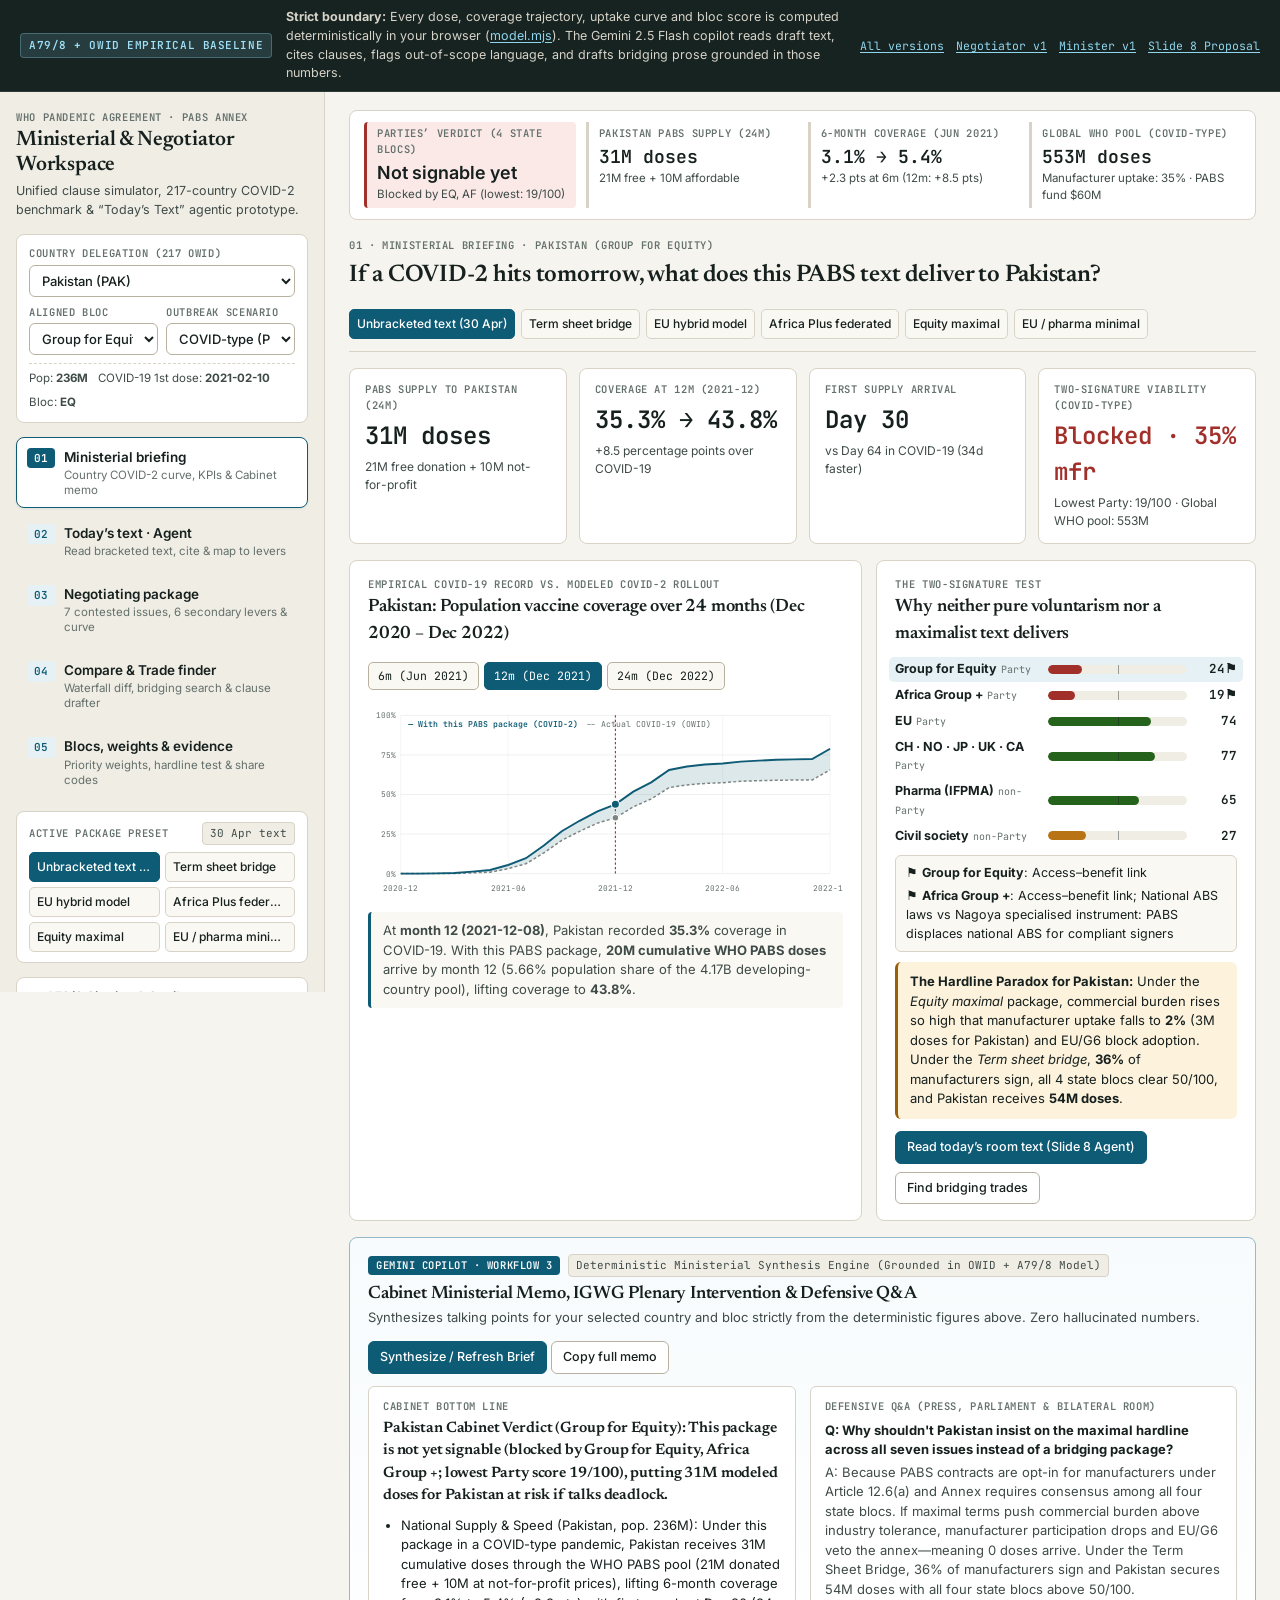
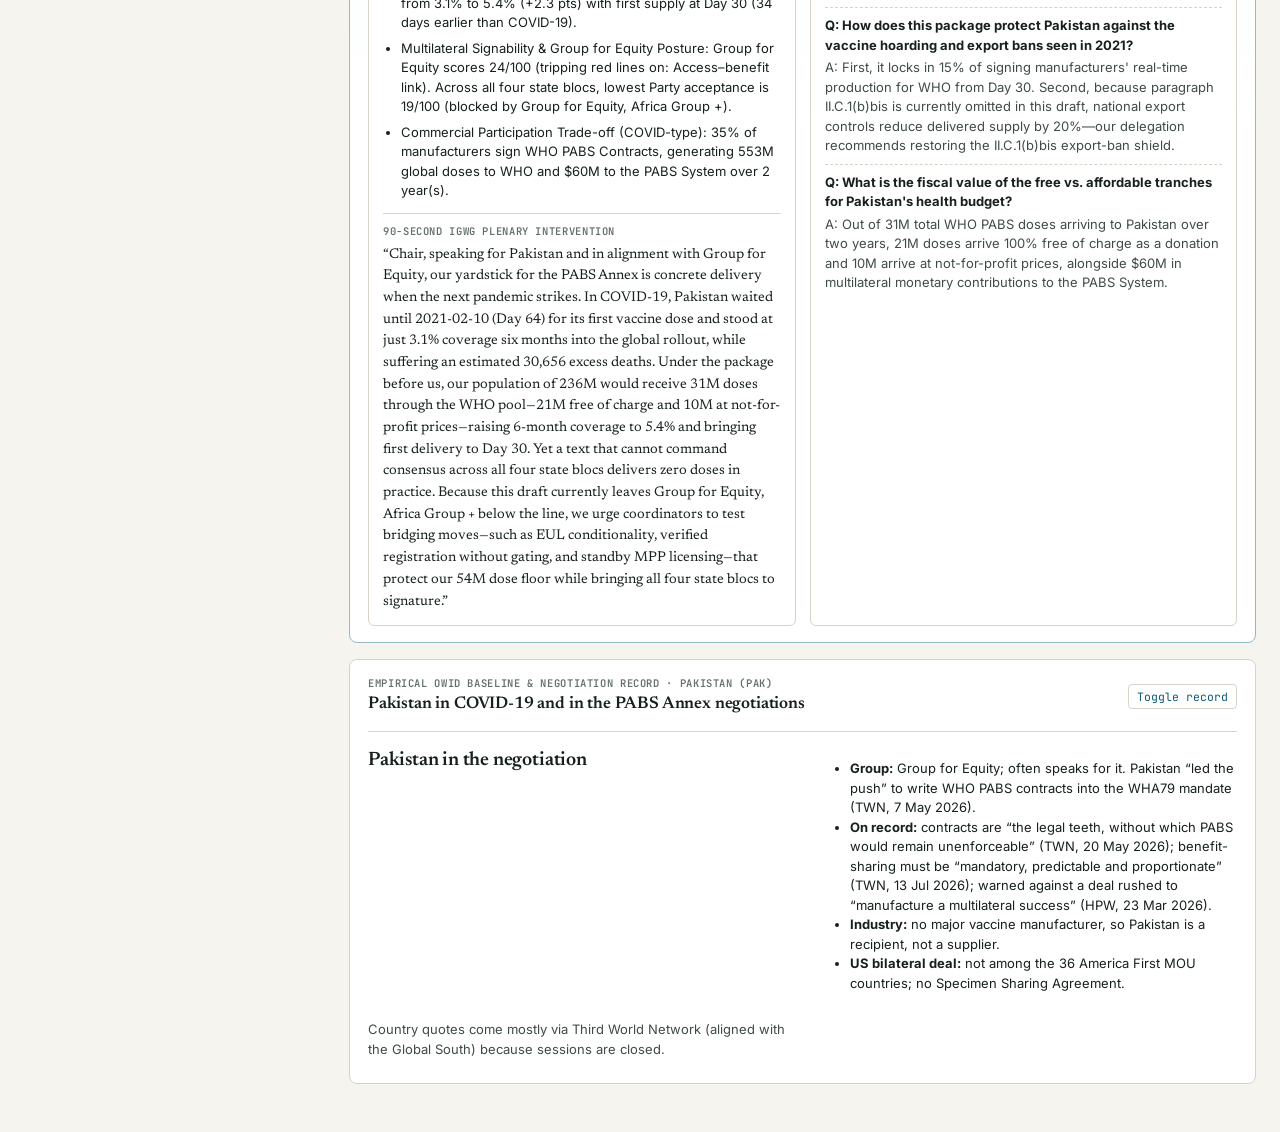
==== commit 67b8589a: "Google Deepmind Hackathon project: Unified v2 PABS Workspace & Gemini 2.5 Flash Agentic Suite" ====
--- a/demo-v2/index.html
+++ b/demo-v2/index.html
@@ -1,51 +1,613 @@
 <!doctype html>
 <html lang="en">
 <head>
-<meta charset="utf-8"><meta name="viewport" content="width=device-width, initial-scale=1">
-<meta name="color-scheme" content="light"><meta name="description" content="An interactive ministerial briefing concept for the PABS Simulation. Fictional figures for design review.">
-<title>PABS Simulation — Ministerial demo</title>
-<link rel="icon" href="data:image/svg+xml,%3Csvg xmlns='http://www.w3.org/2000/svg' viewBox='0 0 40 40'%3E%3Crect width='40' height='40' rx='8' fill='%23142e3b'/%3E%3Ctext x='12' y='29' font-family='Georgia' font-size='30' fill='white'%3EP%3C/text%3E%3C/svg%3E">
-<link rel="stylesheet" href="demo.css"><script type="module" src="demo.mjs"></script>
+<meta charset="utf-8">
+<meta name="viewport" content="width=device-width,initial-scale=1">
+<title>PABS Annex Workspace — Ministerial Briefing, Clause Simulator &amp; “Today’s Text” Gemini Copilot</title>
+<link rel="preconnect" href="https://fonts.googleapis.com">
+<link rel="preconnect" href="https://fonts.gstatic.com" crossorigin>
+<link href="https://fonts.googleapis.com/css2?family=Inter:wght@400;500;600;700&amp;family=JetBrains+Mono:wght@400;500;600&amp;family=Newsreader:ital,opsz,wght@0,6..72,500;0,6..72,600;1,6..72,400&amp;display=swap" rel="stylesheet">
+<link rel="stylesheet" href="./demo.css">
 </head>
 <body>
-<a href="#main" class="skip-link">Skip to briefing</a>
-<aside class="sidebar" aria-label="Application navigation">
-  <a class="brand" href="#briefing" aria-label="PABS Simulation home"><span class="brand-mark">P</span><span>PABS<span class="brand-light"> Simulation</span><small>FROM NEGOTIATION TO CONSEQUENCE</small></span></a>
-  <div class="workspace-label">YOUR WORKSPACE</div>
-  <nav class="main-nav" aria-label="Main views">
-    <button data-view="briefing" aria-current="page"><svg viewBox="0 0 24 24" aria-hidden="true"><rect x="4" y="3" width="16" height="18" rx="2"/><path d="M8 8h8M8 12h8M8 16h5"/></svg>Ministerial briefing<span>01</span></button>
-    <button data-view="compare"><svg viewBox="0 0 24 24" aria-hidden="true"><path d="M5 20V9h5v11M14 20V4h5v16M3 20h18"/></svg>Compare packages<span>02</span></button>
-    <button data-view="package"><svg viewBox="0 0 24 24" aria-hidden="true"><path d="M4 6h16M4 12h16M4 18h16"/><circle cx="9" cy="6" r="2"/><circle cx="16" cy="12" r="2"/><circle cx="8" cy="18" r="2"/></svg>Negotiating package<span>03</span></button>
-    <button data-view="evidence"><svg viewBox="0 0 24 24" aria-hidden="true"><path d="M4 4h6a3 3 0 0 1 3 3v14a4 4 0 0 0-4-2H4ZM20 4h-4a3 3 0 0 0-3 3M13 21a4 4 0 0 1 4-2h3V4"/></svg>Evidence & assumptions<span>04</span></button>
-  </nav>
-  <div class="sidebar-note"><span class="small-rule"></span><p>A clearer view of<br>the national interest.</p><small>Explore the gains, commitments<br>and conditions behind a package.</small></div>
-  <div class="sidebar-bottom"><span class="demo-dot"></span>INTERACTIVE DEMO<small>Version 2 · Design review</small><a href="video-graphics/">View the video graphics <span aria-hidden="true">↗</span></a></div>
-</aside>
-<div class="workspace">
-  <header class="topbar"><div class="breadcrumb">PABS Simulation <span>/</span> <strong id="breadcrumb-view">Ministerial briefing</strong></div><div class="top-actions"><span id="save-state" class="save-state">Changes stay on this device</span><button class="button quiet" id="present-button"><svg viewBox="0 0 24 24" aria-hidden="true"><path d="M3 4h18M5 4v12h14V4M12 16v5M8 21h8"/></svg>Present</button><button class="button outline" id="print-button"><svg viewBox="0 0 24 24" aria-hidden="true"><path d="M7 8V3h10v5M7 16H4V9h16v7h-3M7 13h10v8H7Z"/></svg>Print brief</button></div></header>
-  <main id="main" tabindex="-1">
-    <div class="demo-notice"><span class="notice-label">DESIGN DEMO</span><span>Fictional figures for discussion. No country forecast or negotiated offer.</span><button class="text-button" data-go="evidence">See assumptions <span aria-hidden="true">↗</span></button></div>
-    <div class="page-heading"><div><p class="eyebrow">PAKISTAN · MINISTERIAL WORKSPACE</p><h1 id="page-title">Pakistan’s national interest.</h1><p class="heading-intro" id="page-description">What could this package mean for access, protection and public expenditure?</p></div><div class="package-picker"><label for="package-select">PACKAGE UNDER CONSIDERATION</label><select id="package-select"></select><span id="custom-note">An illustrative package, ready to explore</span></div></div>
-    <div class="context-bar"><span><small>OUTBREAK</small>COVID-type pandemic</span><span><small>PRODUCT</small>Vaccine · two-dose regimen</span><span><small>COMPARED WITH</small><span id="context-comparison">Illustrative current arrangements</span></span><label for="horizon-select"><small>TIME HORIZON</small><select id="horizon-select"><option value="3">First 3 months</option><option value="6" selected>First 6 months</option><option value="12">First 12 months</option></select></label></div>
-    <section id="view-briefing" class="view" aria-labelledby="page-title">
-      <div class="metrics" aria-label="Four measures of national interest">
-        <article class="metric"><div class="metric-top"><span>First usable delivery</span><svg viewBox="0 0 24 24" aria-hidden="true"><circle cx="12" cy="12" r="8"/><path d="M12 7v5l3 2"/></svg></div><div class="metric-value" id="arrival-value"></div><div class="metric-delta" id="arrival-delta"></div><p>After the common authorization trigger</p></article>
-        <article class="metric"><div class="metric-top"><span>Priority population covered</span><svg viewBox="0 0 24 24" aria-hidden="true"><circle cx="9" cy="8" r="3"/><path d="M3 20v-3a6 6 0 0 1 12 0v3M16 5a3 3 0 0 1 0 6M19 20v-3a6 6 0 0 0-2-4"/></svg></div><div class="metric-value" id="coverage-value"></div><div class="metric-delta" id="coverage-delta"></div><p id="coverage-caption"></p></article>
-        <article class="metric"><div class="metric-top"><span>Cost per complete regimen</span><svg viewBox="0 0 24 24" aria-hidden="true"><circle cx="12" cy="12" r="8"/><path d="M15 8h-4a2 2 0 0 0 0 4h2a2 2 0 0 1 0 4H9M12 6v12"/></svg></div><div class="metric-value" id="cost-value"></div><div class="metric-delta" id="cost-delta"></div><p>Procurement, delivery & implementation</p></article>
-        <article class="metric conditions-metric"><div class="metric-top"><span>Access conditions</span><svg viewBox="0 0 24 24" aria-hidden="true"><path d="m12 3 8 3v6c0 5-8 9-8 9s-8-4-8-9V6ZM12 8v5M12 16h.01"/></svg></div><div class="metric-value condition-value" id="conditions-value">Conditional</div><button class="metric-delta text-button" data-go="evidence">Review the delivery assumptions ↗</button><p>Allocation, supply & national readiness</p></article>
-      </div>
-      <div class="assessment"><div class="assessment-marker"><svg viewBox="0 0 24 24" aria-hidden="true"><path d="m4 17 6-6 4 3 6-9M14 5h6v6"/></svg></div><div><span class="eyebrow">PACKAGE AT A GLANCE</span><h2 id="assessment-title"></h2><p id="assessment-description"></p></div><button class="text-button" data-go="package">Explore the terms <span aria-hidden="true">→</span></button></div>
-      <div class="analysis-grid"><article class="chart-panel"><div class="section-head"><div><p class="eyebrow">ACCESS OVER TIME</p><h2>Coverage during the initial response</h2></div><span class="chart-unit">Complete regimens · % of priority population</span></div><div class="chart-legend"><span><i></i><b id="chart-package-name"></b></span><span><i class="baseline"></i>Current arrangements</span></div><div id="coverage-chart" class="coverage-chart"></div><p class="figure-note">Same fictional population of 10 million people, outbreak and regimen. Day 0 is a common first product authorization.</p><details class="chart-data"><summary>View chart values as a table</summary><div id="chart-table"></div></details></article><aside class="conditions-panel"><div class="section-head"><div><p class="eyebrow">BEFORE A DECISION</p><h2>Questions to resolve</h2></div><span class="outlined-number">03</span></div><ol id="conditions-list"></ol><button class="text-button" data-go="evidence">Open evidence & assumptions <span aria-hidden="true">→</span></button></aside></div>
-      <div class="tradeoff-grid"><article><span class="section-index">01 / POTENTIAL GAINS</span><h3>What the country could receive</h3><p id="gains-copy"></p></article><article><span class="section-index">02 / NATIONAL COMMITMENTS</span><h3>What the country would need to do</h3><p id="commitments-copy"></p></article><article><span class="section-index">03 / FISCAL CONTEXT</span><h3>Keep the spending target visible</h3><p id="fiscal-copy"></p></article></div>
-      <div class="next-step"><span>See the trade-offs behind these figures.</span><button class="button primary" data-go="compare">Compare packages <span aria-hidden="true">→</span></button></div>
-    </section>
-    <section id="view-compare" class="view" aria-labelledby="page-title" hidden><div class="section-intro"><div><p class="eyebrow">A COMMON BASIS FOR COMPARISON</p><h2>What changes between the packages?</h2><p>The same outbreak, population, regimen and time horizon apply throughout.</p></div><label class="compare-picker" for="compare-select">COMPARE SELECTED PACKAGE WITH<select id="compare-select"></select></label></div><div id="comparison-insight" class="comparison-insight"></div><div class="table-wrap"><table class="comparison-table" id="comparison-table"></table></div><div class="cost-explainer"><span class="outlined-number">i</span><p><strong>Compare expenditure at the same service target.</strong> The table includes the cost to supply one million complete regimens. Total spending on the modeled coverage can rise when more people are protected.</p></div><div class="section-head terms-head"><div><p class="eyebrow">THE NEGOTIATING TRADE-OFF</p><h2>Terms that differ</h2></div><button class="button outline" data-go="package">Edit this package →</button></div><div id="changed-terms"></div></section>
-    <section id="view-package" class="view" aria-labelledby="page-title" hidden><div class="section-intro"><div><p class="eyebrow">ILLUSTRATIVE PACKAGE EXERCISE</p><h2>Seven choices. One coherent package.</h2><p>Open a term to explore alternatives. Figures update across the entire demo.</p></div><div class="editor-actions"><button class="button outline" id="undo-button" disabled>Undo edit</button><button class="button quiet" id="reset-button">Reset to balanced access</button></div></div><div class="editor-layout"><div id="terms-editor"></div><aside class="editor-summary"><p class="eyebrow">YOUR PACKAGE</p><h3 id="editor-name"></h3><dl id="editor-metrics"></dl><p class="figure-note">These seven simplified controls demonstrate the new interface. They are not a clause-by-clause implementation of the existing simulator.</p><button class="button primary" data-go="briefing">View the briefing →</button><button class="button outline full-width" id="save-button">Save draft on this device</button><span id="editor-save-status" class="figure-note"></span></aside></div><div class="file-tools"><div><h3>Keep a reproducible copy</h3><p>A download includes all seven terms, the horizon, comparison and demo version.</p></div><div><button class="button outline" id="export-button">Download analysis</button><button class="button quiet" id="import-button">Open analysis</button><input type="file" id="import-file" accept="application/json,.json" hidden></div></div></section>
-    <section id="view-evidence" class="view" aria-labelledby="page-title" hidden><div class="section-intro"><div><p class="eyebrow">TRANSPARENCY BY DESIGN</p><h2>Know what sits behind each result.</h2><p>Every number in this demo is fictional. None is a forecast or an offer to Pakistan.</p></div><span class="version-tag" id="model-version"></span></div><div class="evidence-overview"><div><span class="status-tag">ILLUSTRATIVE INPUT</span><h3>A design exercise</h3><p>The population, delivery dates, coverage curves and costs were created to demonstrate the proposed experience. They do not come from the existing simulation or a validated country model.</p></div><div><span class="status-tag neutral">REQUIRES REVIEW</span><h3>A future country pilot</h3><p>Real use requires sourced observations, an agreed allocation rule, eligibility, available supply, delivery capacity and independent review of the model.</p></div></div><div id="assumptions-list" class="assumptions-list"></div><div class="section-head terms-head"><div><p class="eyebrow">HOW THE DEMO WORKS</p><h2>Clear definitions, visible limits</h2></div></div><div class="definition-grid"><article><h3>Access is conditional</h3><p>Global pooled supply does not create an automatic country entitlement. The demo does not establish treaty compliance, legal obligations or political acceptance.</p></article><article><h3>Local draft storage</h3><p>Saving uses this browser’s local storage. No account or server is involved. A downloaded analysis is readable JSON and contains no personal notes.</p><button class="text-button" id="clear-button">Clear the saved demo draft</button></article><article><h3>What remains to build</h3><p>A shared validated calculation engine, documented country data, realistic allocation and delivery models, and specialist review before decision use.</p></article></div></section>
-    <footer><div class="footer-brand">PABS Simulation <span>Independent discussion tool</span></div><p>No WHO affiliation or endorsement. Fictional demo · Not validated.</p><span id="footer-version">DEMO 2.0</span></footer>
+<a class="skip-link" href="#workspace-main">Skip to workspace</a>
+
+<header class="disclosure-bar" role="region" aria-label="Model architecture and privacy notice">
+  <div class="disclosure-inner">
+    <span class="disclosure-pill">A79/8 + OWID Empirical Baseline</span>
+    <p><strong>Strict boundary:</strong> Every dose, coverage trajectory, uptake curve and bloc score is computed deterministically in your browser (<a href="./model.mjs" target="_blank" rel="noopener">model.mjs</a>). The Gemini 2.5 Flash copilot reads draft text, cites clauses, flags out-of-scope language, and drafts bridging prose grounded in those numbers.</p>
+    <div class="disclosure-links">
+      <a href="../index.html">All versions</a>
+      <a href="../app/index.html">Negotiator v1</a>
+      <a href="../minister/index.html">Minister v1</a>
+      <a href="../proposal/index.html">Slide 8 Proposal</a>
+    </div>
+  </div>
+</header>
+
+<div class="workspace-shell">
+  <aside class="sidebar" aria-label="Workspace controls and views">
+    <div class="brand-block">
+      <p class="eyebrow">WHO Pandemic Agreement · PABS Annex</p>
+      <h1>Ministerial &amp; Negotiator Workspace</h1>
+      <p class="brand-sub">Unified clause simulator, 217-country COVID-2 benchmark &amp; “Today’s Text” agentic prototype.</p>
+    </div>
+
+    <section class="context-card" aria-label="Delegation and scenario selectors">
+      <div class="field-group">
+        <label class="eyebrow" for="country-select">Country delegation (217 OWID)</label>
+        <select id="country-select" class="control-select"></select>
+      </div>
+      <div class="field-row-2">
+        <div class="field-group">
+          <label class="eyebrow" for="bloc-select">Aligned bloc</label>
+          <select id="bloc-select" class="control-select"></select>
+        </div>
+        <div class="field-group">
+          <label class="eyebrow" for="scenario-select">Outbreak scenario</label>
+          <select id="scenario-select" class="control-select"></select>
+        </div>
+      </div>
+      <div class="context-meta" id="delegation-meta"></div>
+    </section>
+
+    <nav class="view-nav" role="tablist" aria-label="Workspace views">
+      <button type="button" role="tab" class="view-tab" id="tab-briefing" data-view="briefing" aria-selected="true" aria-controls="view-briefing">
+        <span class="step-index">01</span>
+        <span>
+          <strong>Ministerial briefing</strong>
+          <small>Country COVID-2 curve, KPIs &amp; Cabinet memo</small>
+        </span>
+      </button>
+      <button type="button" role="tab" class="view-tab" id="tab-agent" data-view="agent" aria-selected="false" aria-controls="view-agent">
+        <span class="step-index">02</span>
+        <span>
+          <strong>Today’s text · Agent</strong>
+          <small>Read bracketed text, cite &amp; map to levers</small>
+        </span>
+      </button>
+      <button type="button" role="tab" class="view-tab" id="tab-package" data-view="package" aria-selected="false" aria-controls="view-package">
+        <span class="step-index">03</span>
+        <span>
+          <strong>Negotiating package</strong>
+          <small>7 contested issues, 6 secondary levers &amp; curve</small>
+        </span>
+      </button>
+      <button type="button" role="tab" class="view-tab" id="tab-compare" data-view="compare" aria-selected="false" aria-controls="view-compare">
+        <span class="step-index">04</span>
+        <span>
+          <strong>Compare &amp; Trade finder</strong>
+          <small>Waterfall diff, bridging search &amp; clause drafter</small>
+        </span>
+      </button>
+      <button type="button" role="tab" class="view-tab" id="tab-blocs" data-view="blocs" aria-selected="false" aria-controls="view-blocs">
+        <span class="step-index">05</span>
+        <span>
+          <strong>Blocs, weights &amp; evidence</strong>
+          <small>Priority weights, hardline test &amp; share codes</small>
+        </span>
+      </button>
+    </nav>
+
+    <section class="sidebar-presets" aria-label="Quick package presets">
+      <div class="sidebar-section-head">
+        <span class="eyebrow">Active package preset</span>
+        <span class="mono-badge" id="active-preset-badge">30 Apr text</span>
+      </div>
+      <div class="preset-chip-grid" id="sidebar-preset-buttons"></div>
+    </section>
+
+    <section class="agent-status-box" aria-label="Gemini agent connection">
+      <div class="agent-status-row">
+        <span class="status-dot" id="agent-status-dot"></span>
+        <div class="agent-status-copy">
+          <strong id="agent-status-title">Gemini 2.5 Flash Copilot</strong>
+          <small id="agent-status-sub">Checking agent status…</small>
+        </div>
+        <button type="button" class="mini-button" id="open-key-modal">API Key</button>
+      </div>
+      <div class="key-drawer" id="key-drawer" hidden>
+        <label class="eyebrow" for="browser-api-key">Optional Gemini API key (session only)</label>
+        <input type="password" id="browser-api-key" placeholder="AIzaSy… (or use .env in server.mjs)" autocomplete="off">
+        <div class="key-drawer-actions">
+          <button type="button" class="action-button primary-action" id="save-api-key">Save key</button>
+          <button type="button" class="action-button" id="clear-api-key">Clear</button>
+        </div>
+        <p class="tiny-note">Stored only in browser <code>sessionStorage</code>. Without a key, the workspace uses pre-verified A79/8 citations &amp; deterministic templates.</p>
+      </div>
+    </section>
+
+    <section class="sidebar-actions" aria-label="Save and load workspace">
+      <p class="eyebrow">Portability &amp; snapshots</p>
+      <div class="action-stack">
+        <button type="button" class="action-button" id="save-snapshot">Export workspace JSON</button>
+        <button type="button" class="action-button" id="load-snapshot-trigger">Import workspace JSON</button>
+        <input type="file" id="load-snapshot-input" accept="application/json,.json" hidden>
+        <button type="button" class="action-button" id="reset-workspace">Reset to 30 Apr baseline</button>
+      </div>
+      <p class="status-line" id="status-line" role="status" aria-live="polite">Loaded empirical OWID baseline + A79/8 clause engine.</p>
+    </section>
+  </aside>
+
+  <main class="workspace-main" id="workspace-main">
+    <!-- Persistent Top Summary Strip across all views -->
+    <section class="summary-strip" aria-label="Live package verdict and national impact strip">
+      <div class="strip-item strip-verdict" id="strip-verdict-box">
+        <span class="eyebrow">Parties’ verdict (4 state blocs)</span>
+        <strong id="strip-verdict-title">Not signable yet</strong>
+        <small id="strip-verdict-sub">Lowest Party: 0/100</small>
+      </div>
+      <div class="strip-item">
+        <span class="eyebrow" id="strip-country-label">Pakistan PABS supply (24m)</span>
+        <strong class="num" id="strip-country-doses">—</strong>
+        <small id="strip-country-sub">free + not-for-profit via WHO</small>
+      </div>
+      <div class="strip-item">
+        <span class="eyebrow">6-month coverage (Jun 2021)</span>
+        <strong class="num" id="strip-cov6">—</strong>
+        <small id="strip-cov6-sub">vs actual COVID-19</small>
+      </div>
+      <div class="strip-item">
+        <span class="eyebrow" id="strip-scen-label">Global doses to WHO (COVID-type)</span>
+        <strong class="num" id="strip-global-doses">—</strong>
+        <small id="strip-uptake-sub">Manufacturer uptake: —</small>
+      </div>
+    </section>
+
+    <!-- ====================================================================
+         VIEW 01: MINISTERIAL BRIEFING (COUNTRY COVID-2 + CABINET COPILOT)
+         ==================================================================== -->
+    <section class="view-panel" id="view-briefing" role="tabpanel" aria-labelledby="tab-briefing">
+      <div class="section-heading">
+        <div>
+          <p class="eyebrow" id="briefing-eyebrow">01 · Ministerial Briefing · Pakistan (Group for Equity)</p>
+          <h2 id="briefing-title">If a COVID-2 hits tomorrow, what does this PABS text deliver to Pakistan?</h2>
+        </div>
+        <div class="preset-bar" id="briefing-preset-bar" aria-label="Test negotiating packages"></div>
+      </div>
+
+      <div class="kpi-grid-4" id="briefing-kpis" aria-label="National and multilateral indicators"></div>
+
+      <div class="briefing-two-col">
+        <article class="panel-card">
+          <div class="panel-header">
+            <div>
+              <p class="eyebrow">Empirical COVID-19 record vs. modeled COVID-2 rollout</p>
+              <h3 id="chart-country-heading">Population vaccine coverage over 24 months (Dec 2020 – Dec 2022)</h3>
+            </div>
+            <div class="horizon-pills" role="group" aria-label="Highlight milestone month">
+              <button type="button" class="horizon-pill" data-month="6">6m (Jun 2021)</button>
+              <button type="button" class="horizon-pill is-active" data-month="12">12m (Dec 2021)</button>
+              <button type="button" class="horizon-pill" data-month="24">24m (Dec 2022)</button>
+            </div>
+          </div>
+          <div class="chart-frame" id="country-covid2-chart"></div>
+          <div class="chart-caption" id="country-chart-caption"></div>
+        </article>
+
+        <article class="panel-card">
+          <div class="panel-header">
+            <div>
+              <p class="eyebrow">The two-signature test</p>
+              <h3>Why neither pure voluntarism nor a maximalist text delivers</h3>
+            </div>
+          </div>
+          <div class="bloc-mini-list" id="briefing-bloc-meters"></div>
+          <div class="redline-banner" id="briefing-redlines"></div>
+          <div class="hardline-callout" id="briefing-tradeoff-note"></div>
+          <div class="inline-actions">
+            <button type="button" class="action-button primary-action" data-goto-view="agent">Read today’s room text (Slide 8 Agent)</button>
+            <button type="button" class="action-button" data-goto-view="compare">Find bridging trades</button>
+          </div>
+        </article>
+      </div>
+
+      <!-- Gemini Workflow 3: Ministerial Brief & Defensive Q&A Synthesizer -->
+      <article class="panel-card agent-card">
+        <div class="panel-header">
+          <div>
+            <div class="agent-badge-row">
+              <span class="agent-pill">Gemini Copilot · Workflow 3</span>
+              <span class="mono-badge" id="brief-agent-source">Grounded in deterministic model.mjs</span>
+            </div>
+            <h3>Cabinet Ministerial Memo, IGWG Plenary Intervention &amp; Defensive Q&amp;A</h3>
+            <p class="muted-copy">Synthesizes talking points for your selected country and bloc strictly from the deterministic figures above. Zero hallucinated numbers.</p>
+          </div>
+          <div class="header-actions">
+            <button type="button" class="action-button primary-action" id="generate-ministerial-brief">Synthesize / Refresh Brief</button>
+            <button type="button" class="action-button" id="copy-ministerial-brief">Copy full memo</button>
+          </div>
+        </div>
+        <div id="ministerial-brief-output" class="agent-brief-grid"></div>
+      </article>
+
+      <!-- Country Political & Negotiation Record -->
+      <details class="panel-card details-card" id="country-record-details" open>
+        <summary>
+          <div>
+            <span class="eyebrow" id="country-record-eyebrow">Empirical baseline &amp; negotiation record</span>
+            <h3 id="country-record-title">Pakistan in COVID-19 and in the PABS Annex negotiations</h3>
+          </div>
+          <span class="summary-toggle-label">Toggle record</span>
+        </summary>
+        <div class="country-context-body" id="country-context-body"></div>
+      </details>
+    </section>
+
+    <!-- ====================================================================
+         VIEW 02: TODAY'S TEXT · AGENT (SLIDE 8 WORKFLOW)
+         ==================================================================== -->
+    <section class="view-panel" id="view-agent" role="tabpanel" aria-labelledby="tab-agent" hidden>
+      <div class="section-heading">
+        <div>
+          <p class="eyebrow">02 · “Today’s Text” Agentic Prototype (Slide 8 Architecture)</p>
+          <h2>Load a bracketed room draft: cited clause mapping, out-of-scope register &amp; delegation review</h2>
+        </div>
+      </div>
+
+      <div class="architecture-flow" aria-label="Four-step agentic workflow">
+        <div class="flow-step">
+          <span class="flow-num">STEP 1</span>
+          <strong>Load room text</strong>
+          <small>Pick an A79/8 or room draft, or paste bracketed annex paragraphs.</small>
+        </div>
+        <div class="flow-step">
+          <span class="flow-num">STEP 2</span>
+          <strong>Cited mapping &amp; review</strong>
+          <small>Gemini extracts verbatim quotes &amp; maps 7 issues + 6 levers; you can override any row.</small>
+        </div>
+        <div class="flow-step">
+          <span class="flow-num">STEP 3</span>
+          <strong>Out-of-scope register</strong>
+          <small>Flags governance, CFM, or dispute clauses outside the 13 quantitative levers.</small>
+        </div>
+        <div class="flow-step">
+          <span class="flow-num">STEP 4</span>
+          <strong>Deterministic engine</strong>
+          <small><code>model.mjs</code> computes doses, uptake, country coverage &amp; bloc scores.</small>
+        </div>
+      </div>
+
+      <div class="agent-input-grid">
+        <article class="panel-card">
+          <div class="panel-header">
+            <div>
+              <p class="eyebrow">Sample negotiating texts or custom room draft</p>
+              <h3>Select a reference draft or paste bracketed PABS Annex text</h3>
+            </div>
+            <span class="mono-badge" id="sample-source-badge">WHO Document A79/8</span>
+          </div>
+          <div class="sample-buttons" id="sample-text-buttons" role="group" aria-label="Sample negotiating drafts"></div>
+          <p class="muted-copy" id="sample-text-desc"></p>
+          <label class="sr-only" for="draft-text-input">Negotiating text to analyze</label>
+          <textarea id="draft-text-input" class="draft-textarea" rows="11" placeholder="Paste draft PABS Annex paragraphs or bracketed room text here…"></textarea>
+          <div class="inline-actions">
+            <button type="button" class="action-button primary-action" id="run-text-agent">Analyze draft text &amp; map clauses</button>
+            <span class="mono-badge" id="text-agent-source-tag">Ready</span>
+          </div>
+        </article>
+
+        <article class="panel-card">
+          <div class="panel-header">
+            <div>
+              <p class="eyebrow">Step 4 · Deterministic preview of mapped text</p>
+              <h3>What the mapped draft produces vs. your current workspace package</h3>
+            </div>
+          </div>
+          <div id="agent-diff-preview"></div>
+          <div class="inline-actions" style="margin-top:14px">
+            <button type="button" class="action-button primary-action" id="apply-mapped-package">Apply mapped positions to workspace</button>
+            <button type="button" class="action-button" id="apply-mapped-and-view">Apply &amp; open Package builder →</button>
+          </div>
+        </article>
+      </div>
+
+      <article class="panel-card">
+        <div class="panel-header">
+          <div>
+            <p class="eyebrow">Step 2 · Cited Clause-to-Lever Mapping (Human-in-the-loop review)</p>
+            <h3>7 Core Contested Issues — Verbatim Quotes, Citations &amp; Delegation Override</h3>
+          </div>
+          <p class="muted-copy">Review each cited mapping below. Change any dropdown if your delegation reads a bracketed paragraph differently; the deterministic preview updates immediately.</p>
+        </div>
+        <div class="table-scroll">
+          <table class="agent-mapping-table" id="agent-issues-table"></table>
+        </div>
+      </article>
+
+      <div class="briefing-two-col">
+        <article class="panel-card">
+          <div class="panel-header">
+            <div>
+              <p class="eyebrow">Step 2B · Secondary Annex Provisions</p>
+              <h3>6 Secondary Levers (Scope, Timing, IP, Pandemic Target, Export Shield, Governance)</h3>
+            </div>
+          </div>
+          <div class="table-scroll">
+            <table class="agent-mapping-table" id="agent-secondary-table"></table>
+          </div>
+        </article>
+
+        <article class="panel-card">
+          <div class="panel-header">
+            <div>
+              <p class="eyebrow">Step 3 · Explicit “Outside Model Scope” Register</p>
+              <h3>Provisions in the text that the quantitative model does not score</h3>
+            </div>
+          </div>
+          <p class="muted-copy">Honest models state their boundaries. These clauses are detected in the text and held for legal/diplomatic review; click <strong>Attach to package notes</strong> to preserve them in your brief.</p>
+          <div id="agent-out-of-scope-list" class="oos-list"></div>
+        </article>
+      </div>
+    </section>
+
+    <!-- ====================================================================
+         VIEW 03: NEGOTIATING PACKAGE (7 CORE ISSUES + 6 SECONDARY + CURVE)
+         ==================================================================== -->
+    <section class="view-panel" id="view-package" role="tabpanel" aria-labelledby="tab-package" hidden>
+      <div class="section-heading">
+        <div>
+          <p class="eyebrow">03 · Clause-Level Negotiating Package Builder (A79/8 Term Sheet)</p>
+          <h2>Build a package across all 7 contested issues and test its consequences</h2>
+        </div>
+        <div class="preset-bar" id="package-preset-bar" aria-label="Load preset package"></div>
+      </div>
+
+      <div class="package-builder-grid">
+        <div class="package-left-col">
+          <div id="issues-builder-list" class="issues-stack"></div>
+
+          <details class="panel-card details-card" id="secondary-provisions-card" open>
+            <summary>
+              <div>
+                <span class="eyebrow">Secondary provisions in the package</span>
+                <h3>Scope, sharing speed, IP waiver, pandemic remainder, export shield &amp; governance</h3>
+              </div>
+              <span class="summary-toggle-label">6 levers</span>
+            </summary>
+            <div id="secondary-builder-list" class="secondary-stack"></div>
+          </details>
+
+          <div class="panel-card save-package-bar">
+            <label for="save-pkg-name" class="eyebrow">Save this package for comparison</label>
+            <div class="save-package-controls">
+              <input type="text" id="save-pkg-name" placeholder="e.g. EMRO / Pakistan Coordinator Draft, 4 Nov">
+              <button type="button" class="action-button primary-action" id="save-pkg-btn">Save package</button>
+            </div>
+            <span class="muted-copy" id="save-pkg-msg"></span>
+          </div>
+        </div>
+
+        <aside class="package-right-rail" aria-label="Live package verdict and participation curve">
+          <div class="panel-card verdict-card" id="pkg-verdict-card"></div>
+
+          <div class="panel-card">
+            <span class="eyebrow">Outbreak scenario</span>
+            <div class="scenario-btn-grid" id="pkg-scenario-buttons"></div>
+            <p class="muted-copy" id="pkg-scenario-desc" style="margin-top:8px"></p>
+          </div>
+
+          <div class="panel-card">
+            <span class="eyebrow">Global &amp; national consequences</span>
+            <div class="rail-kpis" id="pkg-rail-kpis"></div>
+          </div>
+
+          <div class="panel-card">
+            <div class="rail-head-between">
+              <span class="eyebrow">Where each bloc lands</span>
+              <span class="mono-badge" id="pkg-thr-label">line = 50/100</span>
+            </div>
+            <div class="bloc-mini-list" id="pkg-bloc-meters"></div>
+            <div class="redline-banner" id="pkg-redlines"></div>
+          </div>
+
+          <div class="panel-card">
+            <span class="eyebrow">The participation curve</span>
+            <div id="pkg-participation-curve" style="margin-top:6px"></div>
+            <div class="curve-callout" id="pkg-curve-msg"></div>
+          </div>
+        </aside>
+      </div>
+    </section>
+
+    <!-- ====================================================================
+         VIEW 04: COMPARE & TRADE FINDER (+ BRIDGING CLAUSE COPILOT)
+         ==================================================================== -->
+    <section class="view-panel" id="view-compare" role="tabpanel" aria-labelledby="tab-compare" hidden>
+      <div class="section-heading">
+        <div>
+          <p class="eyebrow">04 · Package Comparison Waterfall, Trade Finder &amp; Bridging Clause Copilot</p>
+          <h2>Compare drafts issue-by-issue, search for signable trades &amp; draft annex wording</h2>
+        </div>
+      </div>
+
+      <!-- Part A: Compare two packages -->
+      <article class="panel-card">
+        <div class="panel-header">
+          <div>
+            <p class="eyebrow">Side-by-side comparison &amp; issue waterfall</p>
+            <h3>Which issue moves doses and Party acceptance between Package A and Package B?</h3>
+          </div>
+          <div class="compare-selectors">
+            <label class="eyebrow">Package A <select id="cmp-select-a" class="control-select"></select></label>
+            <label class="eyebrow">Package B <select id="cmp-select-b" class="control-select"></select></label>
+          </div>
+        </div>
+
+        <div class="briefing-two-col">
+          <div>
+            <span class="eyebrow">Positions across the 7 key issues</span>
+            <div class="table-scroll" style="margin-top:6px">
+              <table class="data-table" id="cmp-positions-table"></table>
+            </div>
+          </div>
+          <div>
+            <span class="eyebrow">Deterministic outcomes &amp; bloc scores</span>
+            <div class="table-scroll" style="margin-top:6px">
+              <table class="data-table" id="cmp-results-table"></table>
+            </div>
+            <span class="eyebrow" style="display:block;margin:14px 0 6px">Issue-by-issue waterfall (moving A → B in order)</span>
+            <div class="waterfall-box" id="cmp-waterfall"></div>
+          </div>
+        </div>
+      </article>
+
+      <!-- Part B: Trade Finder + Bridging Clause Drafter Copilot -->
+      <div class="briefing-two-col">
+        <article class="panel-card">
+          <div class="panel-header">
+            <div>
+              <p class="eyebrow">Deterministic coordinate-ascent Trade Finder</p>
+              <h3>Find the bridging package from your current draft</h3>
+            </div>
+          </div>
+          <p class="muted-copy">Starting from your active package, the finder searches across all 7 issues and 6 secondary provisions for the combination that lifts the least satisfied Party furthest while respecting every coded red line and keeping doses above your floor.</p>
+          <div class="trade-controls-row">
+            <label class="eyebrow" for="trade-floor-input">Dose floor (% of starting package)</label>
+            <input type="number" id="trade-floor-input" value="80" min="0" max="200" step="5" class="number-input">
+            <button type="button" class="action-button primary-action" id="run-trade-finder">Find bridging trades</button>
+          </div>
+          <div id="trade-summary-box"></div>
+          <div id="trade-moves-list" class="trade-moves-stack"></div>
+        </article>
+
+        <article class="panel-card agent-card">
+          <div class="panel-header">
+            <div>
+              <div class="agent-badge-row">
+                <span class="agent-pill">Gemini Copilot · Workflow 2</span>
+                <span class="mono-badge" id="clause-drafter-source">A79/8 Legal Drafter</span>
+              </div>
+              <h3>Bridging Clause Drafter &amp; Bilateral Talking Points</h3>
+              <p class="muted-copy">Click <strong>Draft treaty clause</strong> on any proposed trade move to generate diplomat-ready A79/8 annex wording, a bracketed room fallback, and tailored pitches for both poles.</p>
+            </div>
+          </div>
+          <div id="bridging-clause-output"></div>
+        </article>
+      </div>
+    </section>
+
+    <!-- ====================================================================
+         VIEW 05: BLOCS, WEIGHTS & EVIDENCE (HARDLINE TEST, METHOD & SHARE)
+         ==================================================================== -->
+    <section class="view-panel" id="view-blocs" role="tabpanel" aria-labelledby="tab-blocs" hidden>
+      <div class="section-heading">
+        <div>
+          <p class="eyebrow">05 · Bloc Priorities, Hardline Test, Method Parameters &amp; Share Codes</p>
+          <h2>Inspect every assumption, test the cost of any bloc’s hardline, and share your package</h2>
+        </div>
+      </div>
+
+      <article class="panel-card">
+        <div class="panel-header">
+          <div>
+            <p class="eyebrow">Editable priority weights (1 = low, 2 = medium, 3 = high)</p>
+            <h3>How much each issue matters to each negotiating bloc</h3>
+          </div>
+          <button type="button" class="action-button" id="reset-weights-btn">Reset weights to public-statement baseline</button>
+        </div>
+        <p class="muted-copy">Coordinators know their own bloc best: adjust any weight and every verdict, trade search and country brief updates immediately. Secondary provisions carry weight 0.5 each. Only Parties (the four state blocs: EQ, AF, EU, G6) decide whether the annex is signable.</p>
+        <div class="table-scroll" style="margin-top:10px">
+          <table class="data-table weights-table" id="weights-matrix-table"></table>
+        </div>
+      </article>
+
+      <div class="briefing-two-col">
+        <article class="panel-card">
+          <div class="panel-header">
+            <div>
+              <p class="eyebrow">Goal 4 · Show every bloc the cost of its hardline</p>
+              <h3>What happens if one bloc wins every single issue?</h3>
+            </div>
+            <label class="eyebrow">Test bloc <select id="hardline-bloc-select" class="control-select"></select></label>
+          </div>
+          <div class="table-scroll">
+            <table class="data-table" id="hardline-table"></table>
+          </div>
+          <div class="hardline-callout" id="hardline-callout" style="margin-top:12px"></div>
+        </article>
+
+        <article class="panel-card">
+          <div class="panel-header">
+            <div>
+              <p class="eyebrow">Model parameters &amp; sensitivity controls</p>
+              <h3>Participation equation &amp; adjustable parameters</h3>
+            </div>
+            <button type="button" class="action-button" id="reset-assumptions-btn">Reset parameters</button>
+          </div>
+          <pre class="formula-box">participation = 0.95 × (0.3 + 0.7 × leverage) / (1 + e^((burden − tolerance)/0.06))
+doses to WHO  = participation × production × (donated% + affordable%) × delivery + licensed
+country COVID-2 cov(m) = min(90%, cov_2021(m) + 100 × (WORLD_CUM(m) × whoShare × pop/POOL) / pop)</pre>
+          <div class="sliders-grid">
+            <label class="slider-label">
+              <span class="eyebrow">Industry burden tolerance (<span id="val-tol" class="num">0.22</span>)</span>
+              <input type="range" id="slider-tol" min="0.10" max="0.40" step="0.01" value="0.22">
+            </label>
+            <label class="slider-label">
+              <span class="eyebrow">Margin given up, affordable tranche (<span id="val-m" class="num">50%</span>)</span>
+              <input type="range" id="slider-m" min="0" max="1" step="0.05" value="0.50">
+            </label>
+            <label class="slider-label">
+              <span class="eyebrow">Lives benchmark per 1,000 timely doses (<span id="val-bench" class="num">1.0</span>)</span>
+              <input type="range" id="slider-bench" min="0.3" max="3" step="0.1" value="1.0">
+            </label>
+            <label class="slider-label">
+              <span class="eyebrow">Party acceptance threshold (<span id="val-thr" class="num">50</span>/100)</span>
+              <input type="range" id="slider-thr" min="30" max="70" step="1" value="50">
+            </label>
+          </div>
+        </article>
+      </div>
+
+      <div class="briefing-two-col">
+        <article class="panel-card">
+          <div class="panel-header">
+            <div>
+              <p class="eyebrow">Plain-text brief for capital or coordination meetings</p>
+              <h3>Copyable delegation brief</h3>
+            </div>
+            <button type="button" class="action-button primary-action" id="copy-plain-brief">Copy brief text</button>
+          </div>
+          <pre class="code-block" id="plain-brief-box"></pre>
+        </article>
+
+        <article class="panel-card">
+          <div class="panel-header">
+            <div>
+              <p class="eyebrow">Anonymous package share code (compatible with Negotiator v1)</p>
+              <h3>Pass a package inside your bloc</h3>
+            </div>
+            <button type="button" class="action-button" id="copy-pkg-code">Copy share code</button>
+          </div>
+          <pre class="code-block" id="pkg-share-code-box"></pre>
+          <label for="import-pkg-code-input" class="eyebrow" style="display:block;margin-top:12px">Paste a colleague’s package code to load</label>
+          <textarea id="import-pkg-code-input" class="code-textarea" rows="3" placeholder="Paste base64 package code here…"></textarea>
+          <div class="inline-actions" style="margin-top:8px">
+            <button type="button" class="action-button primary-action" id="import-pkg-code-btn">Load package code</button>
+            <span class="muted-copy" id="import-pkg-code-msg"></span>
+          </div>
+        </article>
+      </div>
+
+      <div class="briefing-two-col">
+        <article class="panel-card">
+          <p class="eyebrow">Blocs as coded from public IGWG statements</p>
+          <div class="table-scroll" style="margin-top:8px">
+            <table class="data-table" id="coded-blocs-table"></table>
+          </div>
+        </article>
+        <article class="panel-card">
+          <p class="eyebrow">Scenario inputs &amp; primary sources</p>
+          <div class="table-scroll" style="margin:8px 0 14px">
+            <table class="data-table" id="scenarios-ref-table"></table>
+          </div>
+          <ul class="sources-list" id="sources-ref-list"></ul>
+        </article>
+      </div>
+    </section>
   </main>
 </div>
-<button id="exit-presentation" class="button primary" hidden>Exit presentation <span>Esc</span></button>
-<div id="toast" role="status" aria-live="polite"></div><div class="sr-only" role="status" aria-live="polite" id="result-announcement"></div>
-<noscript><p class="noscript">Enable JavaScript to explore the interactive demo. All displayed figures are fictional.</p></noscript>
-</body></html>
+
+<script type="module" src="./demo.mjs"></script>
+</body>
+</html>
--- a/demo-v2/demo.css
+++ b/demo-v2/demo.css
@@ -1,17 +1,1348 @@
-:root{color-scheme:light;--navy:#142e3b;--sidebar:#12333e;--teal:#266b69;--ink:#253e49;--muted:#62737a;--line:#dce3df;--canvas:#f5f6f2;--paper:#fff;--wash:#edf3ef;--gold:#926d35;--sans:'Avenir Next','Segoe UI','Helvetica Neue',Arial,sans-serif;--serif:Georgia,'Times New Roman',serif}
-*{box-sizing:border-box}html{scroll-behavior:smooth}body{margin:0;background:var(--canvas);color:var(--ink);font:14px/1.6 var(--sans);-webkit-font-smoothing:antialiased}button,input,select{font:inherit;color:inherit}button,a,summary,select{touch-action:manipulation}button{cursor:pointer}button:disabled{opacity:.4;cursor:default}button:focus-visible,a:focus-visible,select:focus-visible,summary:focus-visible,input:focus-visible{outline:3px solid #b68a45;outline-offset:4px}a{color:inherit}h1,h2,h3,p{margin:0}h1,h2,h3{color:var(--navy)}h2{font-size:21px;letter-spacing:-.035em;line-height:1.35;font-weight:550}h3{font-size:15px;font-weight:600;line-height:1.4}svg{display:block}button svg{width:18px;height:18px;fill:none;stroke:currentColor;stroke-width:1.5;stroke-linecap:round;stroke-linejoin:round}[hidden]{display:none!important}.sr-only{position:absolute;width:1px;height:1px;overflow:hidden;clip:rect(0,0,0,0);white-space:nowrap}.skip-link{position:fixed;left:20px;top:-100px;background:white;padding:14px;z-index:100}.skip-link:focus{top:14px}.sidebar{position:fixed;inset:0 auto 0 0;width:242px;background:var(--sidebar);color:#eaf0ec;display:flex;flex-direction:column;padding:35px 22px 25px;z-index:10}.brand{display:flex;align-items:center;gap:11px;text-decoration:none;font-size:18px;font-weight:600;line-height:1.3;padding-left:8px;white-space:nowrap}.brand-mark{font:42px/42px var(--serif);border-left:2px solid #c4ad7b;padding-left:10px}.brand-light{font-weight:400}.brand small{display:block;font-size:7px;letter-spacing:1.14px;font-weight:400;color:#b3c6c8;margin-top:8px}.workspace-label{margin:60px 0 16px 13px;font-size:9px;font-weight:600;letter-spacing:1.9px;color:#9cb3b7}.main-nav{display:flex;flex-direction:column;gap:7px}.main-nav button{background:transparent;border:1px solid transparent;color:#b7c9cb;display:flex;gap:11px;align-items:center;text-align:left;padding:14px 12px;border-radius:4px;font-size:12px;white-space:nowrap}.main-nav button svg{width:18px;height:18px;flex-shrink:0}.main-nav button>span{margin-left:auto;font-size:9px;color:#89a8ab}.main-nav button:hover{background:#ffffff08}.main-nav button[aria-current=page]{background:#ffffff10;color:white;border-color:#ffffff0d}.main-nav button[aria-current=page]:before{content:'';height:19px;width:2px;background:#bda573;margin-left:-13px;margin-right:10px}.sidebar-note{padding:43px 13px 20px}.small-rule{display:block;width:30px;border-top:1px solid #9bb3ad;margin-bottom:18px}.sidebar-note p{font:21px/1.35 var(--serif);letter-spacing:-.02em;color:#e0e9e3}.sidebar-note small{display:block;font-size:10px;line-height:1.8;color:#a6bfc0;margin-top:13px}.sidebar-bottom{margin-top:auto;padding:35px 12px 0;font-size:8px;letter-spacing:1.4px;color:#d0ded9}.demo-dot{display:inline-block;width:5px;height:5px;border-radius:50%;background:#c1ae7c;margin-right:6px}.sidebar-bottom small{display:block;font-size:10px;color:#93afb4;letter-spacing:0;margin-top:5px}.sidebar-bottom a{display:block;font-size:10px;letter-spacing:0;color:#b9ceca;margin-top:17px;text-underline-offset:4px}.workspace{margin-left:242px}.topbar{height:78px;padding:0 42px;background:#fcfdfb;border-bottom:1px solid var(--line);display:flex;align-items:center;justify-content:space-between;gap:20px}.breadcrumb{font-size:11px;color:var(--muted);white-space:nowrap}.breadcrumb span{padding:0 12px;color:#a9b7b6}.breadcrumb strong{font-weight:500;color:var(--ink)}.top-actions{display:flex;align-items:center;gap:9px}.save-state{font-size:10px;color:var(--muted);margin-right:10px}.button{display:inline-flex;align-items:center;justify-content:center;gap:9px;padding:10px 14px;min-height:40px;border:1px solid transparent;border-radius:4px;font-weight:550;font-size:11px;line-height:1.45;text-decoration:none;transition:background .15s}.button.primary{background:var(--teal);border-color:var(--teal);color:#fff}.button.primary:hover{background:#1d5554}.button.outline{background:white;border-color:var(--line)}.button.outline:hover{background:var(--wash)}.button.quiet{background:transparent}.button.quiet:hover{background:#e9efea}.text-button{border:0;background:none;padding:0;color:var(--teal);font-size:11px;font-weight:550;text-align:left;line-height:1.6}.text-button:hover{text-decoration:underline;text-underline-offset:4px}.text-button span{margin-left:10px}main{max-width:1550px;padding:24px 42px 0;margin:auto;outline:0}.demo-notice{display:flex;align-items:center;gap:13px;color:#706443;font-size:10px;padding:9px 0 15px;border-bottom:1px solid #e2e2d7;line-height:1.5}.notice-label{font-size:8px;letter-spacing:1.2px;font-weight:650;white-space:nowrap;border:1px solid #daceb5;padding:3px 6px;border-radius:2px}.demo-notice .text-button{margin-left:auto;white-space:nowrap;font-size:10px;color:#706443}.page-heading{display:flex;align-items:center;justify-content:space-between;gap:30px;padding:30px 0 26px}.eyebrow{display:block;color:var(--teal);font-size:9px;letter-spacing:1.6px;font-weight:600;margin-bottom:8px}h1{font:400 clamp(29px,3.1vw,44px)/1.12 var(--serif);letter-spacing:-.045em}.heading-intro{color:var(--muted);font-size:12px;margin-top:13px;max-width:600px}.package-picker{width:242px;flex-shrink:0}.package-picker label,.compare-picker{font-size:8px;letter-spacing:1.2px;color:var(--muted);font-weight:600}.package-picker select,.compare-picker select{display:block;width:100%;font-size:12px;font-weight:500;letter-spacing:0;padding:11px 33px 11px 12px;background:white;border:1px solid #ced9d4;border-radius:4px;margin-top:7px;min-height:43px}.package-picker>span{display:block;color:var(--muted);font-size:9px;margin-top:7px}.context-bar{display:grid;grid-template-columns:1fr 1.15fr 1.4fr 1fr;padding:15px 0;border-top:1px solid var(--line);border-bottom:1px solid var(--line);gap:22px;font-size:11px}.context-bar small{display:block;font-size:8px;font-weight:600;letter-spacing:1px;color:var(--muted);margin-bottom:3px}.context-bar>span+span,.context-bar>label{border-left:1px solid var(--line);padding-left:20px}.context-bar select{border:0;background:transparent;margin-left:-4px;padding:0 15px 0 0;font-size:11px;width:100%}.view{padding-top:26px}.assessment{display:flex;gap:16px;align-items:center;padding:22px 24px;background:var(--wash);border:1px solid #dbe5dd;border-radius:4px;margin-bottom:23px}.assessment-marker{width:36px;height:36px;border:1px solid #b7cdbe;border-radius:50%;flex-shrink:0;display:grid;place-items:center;color:var(--teal)}.assessment-marker svg{width:21px;fill:none;stroke:currentColor;stroke-width:1.4;stroke-linecap:round;stroke-linejoin:round}.assessment .eyebrow{font-size:8px;margin-bottom:5px}.assessment h2{font:400 23px/1.3 var(--serif);letter-spacing:-.02em}.assessment p{font-size:11px;color:#557069;margin-top:7px;max-width:720px;line-height:1.7}.assessment>.text-button{white-space:nowrap;margin-left:auto;align-self:center;padding-left:8px}.metrics{display:grid;grid-template-columns:repeat(4,minmax(0,1fr));background:white;border:1px solid var(--line);border-radius:4px;padding:24px 0;margin-bottom:24px}.metric{padding:0 23px;border-right:1px solid var(--line);min-width:0}.metric:last-child{border:0}.metric-top{display:flex;justify-content:space-between;gap:8px;align-items:start;font-size:10px;color:var(--muted);min-height:30px}.metric-top svg{width:17px;height:17px;fill:none;stroke:#6c8887;stroke-width:1.3;stroke-linecap:round;stroke-linejoin:round;flex-shrink:0}.metric-value{font:400 42px/1.15 var(--serif);letter-spacing:-.05em;font-variant-numeric:tabular-nums;color:var(--navy);margin:4px 0 11px}.metric-value small{font:400 17px var(--sans);letter-spacing:0;margin-left:5px}.metric-delta{font-size:10px;color:var(--teal);font-weight:550;min-height:18px}.metric p{font-size:9px;color:var(--muted);margin-top:6px;line-height:1.6}.condition-value{font-size:29px;letter-spacing:-.035em;line-height:1.65;margin-top:0;margin-bottom:9px}.conditions-metric .metric-delta{max-width:180px;font-size:10px}.analysis-grid{display:grid;grid-template-columns:minmax(0,1.8fr) minmax(270px,1fr);gap:24px}.chart-panel,.conditions-panel{background:white;border:1px solid var(--line);border-radius:4px;padding:24px}.section-head{display:flex;justify-content:space-between;gap:18px;align-items:center}.section-head .eyebrow{font-size:8px;margin-bottom:5px}.section-head h2{font-size:17px}.chart-unit{color:var(--muted);font-size:9px;text-align:right;max-width:130px}.chart-legend{display:flex;gap:22px;font-size:9px;color:var(--muted);margin:21px 0 5px}.chart-legend>span{display:flex;align-items:center;gap:7px}.chart-legend b{font-weight:500}.chart-legend i{width:19px;border-top:2px solid var(--teal)}.chart-legend i.baseline{border-top:2px dashed #97a9af}.coverage-chart{width:100%;height:220px;margin-top:3px}.coverage-chart svg{width:100%;height:100%;overflow:visible}.figure-note{font-size:9px;color:var(--muted);line-height:1.7}.chart-data{margin-top:11px;color:var(--muted);font-size:9px}.chart-data summary{cursor:pointer;text-underline-offset:3px}.chart-data table{width:100%;margin-top:10px;text-align:left}.chart-data th,.chart-data td{padding:5px;border-bottom:1px solid var(--line)}.outlined-number{width:29px;height:29px;display:grid;place-items:center;border:1px solid var(--line);border-radius:50%;font-size:10px;color:var(--muted);flex-shrink:0}.conditions-panel ol{list-style:none;counter-reset:items;padding:0;margin:20px 0 14px}.conditions-panel li{position:relative;counter-increment:items;padding:0 0 15px 30px;margin-bottom:15px;border-bottom:1px solid var(--line);font-size:10px;color:var(--muted);line-height:1.7}.conditions-panel li:last-child{margin-bottom:0}.conditions-panel li:before{content:'0' counter(items);position:absolute;left:0;top:1px;font-size:9px;color:var(--teal)}.conditions-panel li strong{display:block;color:var(--ink);font-size:11px;font-weight:550;margin-bottom:4px}.conditions-panel>.text-button{font-size:10px}.tradeoff-grid{display:grid;grid-template-columns:repeat(3,1fr);gap:30px;margin:27px 0 0}.tradeoff-grid article{border-top:1px solid #cad8d0;padding-top:16px}.section-index{font-size:8px;font-weight:600;letter-spacing:1.15px;color:var(--muted);display:block;margin-bottom:8px}.tradeoff-grid h3{font-size:12px}.tradeoff-grid p{font-size:10px;color:var(--muted);margin-top:9px;line-height:1.8}.next-step{display:flex;justify-content:space-between;align-items:center;margin:25px 0 0;padding-top:20px;border-top:1px solid var(--line);font-size:11px;color:var(--muted)}footer{display:flex;align-items:center;justify-content:space-between;gap:20px;border-top:1px solid var(--line);margin-top:35px;padding:20px 0 25px;font-size:8px;color:var(--muted)}.footer-brand{font-size:11px;color:var(--ink);font-weight:550}.footer-brand span{display:block;font-weight:400;font-size:8px;margin-top:2px}#footer-version{letter-spacing:1px;white-space:nowrap}.section-intro{display:flex;justify-content:space-between;gap:28px;align-items:center;margin:0 0 25px}.section-intro h2{font:400 29px/1.3 var(--serif)}.section-intro p:not(.eyebrow){font-size:12px;color:var(--muted);margin-top:9px}.compare-picker{width:230px;flex-shrink:0}.comparison-insight{background:var(--wash);border-left:3px solid var(--teal);padding:18px 22px;margin-bottom:24px;font-size:13px;color:var(--ink)}.table-wrap{overflow-x:auto;background:white;border:1px solid var(--line);border-radius:4px}.comparison-table{border-collapse:collapse;width:100%;min-width:560px;text-align:left}.comparison-table th,.comparison-table td{padding:19px 23px;border-bottom:1px solid var(--line);font-size:12px}.comparison-table thead th{font-size:11px;color:var(--muted);font-weight:500;background:#fbfcfa;vertical-align:top}.comparison-table thead th:not(:first-child){width:29%}.comparison-table thead strong{display:block;color:var(--navy);font:23px/1.35 var(--serif);margin-top:7px}.comparison-table tbody th{font-weight:500}.comparison-table tbody td{font-variant-numeric:tabular-nums;font-size:18px}.comparison-table tbody td small{display:block;font:10px var(--sans);color:var(--muted);margin-top:6px}.comparison-table td.selected-col,.comparison-table th.selected-col{background:#f0f5f0}.comparison-table tbody tr:last-child>*{border-bottom:0}.cost-explainer{display:flex;gap:15px;align-items:center;padding:18px 0}.cost-explainer p{font-size:11px;color:var(--muted);max-width:850px}.terms-head{margin:22px 0 18px}.changed-term{display:grid;grid-template-columns:1fr 1.1fr 1.1fr;gap:25px;border-top:1px solid var(--line);padding:17px 0;font-size:11px;color:var(--muted)}.changed-term strong{font-weight:550;color:var(--ink)}.changed-term>span:last-child{color:var(--teal)}.editor-actions{display:flex;gap:8px;flex-wrap:wrap}.editor-layout{display:grid;grid-template-columns:minmax(0,1fr) 280px;gap:25px;align-items:start}.term-row{border:1px solid var(--line);background:white;border-radius:4px;margin-bottom:10px;overflow:hidden}.term-row summary{display:flex;list-style:none;cursor:pointer;gap:17px;align-items:center;padding:20px}.term-row summary::-webkit-details-marker{display:none}.term-number{font-size:10px;color:var(--teal);border:1px solid #dce6df;border-radius:50%;width:28px;height:28px;display:grid;place-items:center;flex-shrink:0}.term-title{flex:1}.term-title strong{font-size:13px;font-weight:550}.term-title small{display:block;color:var(--muted);font-size:11px;margin-top:4px}.term-chevron{font-size:20px;color:var(--muted);transition:transform .15s}.term-row[open] .term-chevron{transform:rotate(45deg)}.term-options{border-top:1px solid var(--line);padding:18px 20px 20px 65px}.term-description{font-size:11px;color:var(--muted);margin-bottom:14px}.term-option{display:flex;gap:12px;padding:13px;border:1px solid var(--line);border-radius:3px;margin-top:8px;cursor:pointer;align-items:start}.term-option:has(input:checked){background:var(--wash);border-color:#96b4a8}.term-option input{accent-color:var(--teal);margin-top:5px}.term-option strong{display:block;font-size:12px;font-weight:550}.term-option small{display:block;font-size:10px;color:var(--muted);margin-top:5px;line-height:1.7}.editor-summary{position:sticky;top:20px;background:var(--navy);color:#d1e2e0;padding:25px;border-radius:4px}.editor-summary .eyebrow{color:#b9d3c4}.editor-summary h3{font:25px var(--serif);color:white}.editor-summary dl{margin:24px 0}.editor-summary dl>div{display:flex;gap:10px;align-items:center;justify-content:space-between;padding:13px 0;border-bottom:1px solid #ffffff20}.editor-summary dt{font-size:10px}.editor-summary dd{margin:0;font:22px var(--serif);color:white}.editor-summary .figure-note{color:#aec7ca}.editor-summary .button{width:100%;margin-top:18px;background:#eaf1e8;color:var(--navy);border-color:#eaf1e8}.editor-summary .button+.button{margin-top:9px;background:transparent;color:white;border-color:#ffffff50}.editor-summary #editor-save-status{display:block;margin-top:12px}.file-tools{display:flex;justify-content:space-between;gap:20px;align-items:center;padding:22px 0 0;margin-top:22px;border-top:1px solid var(--line)}.file-tools h3{font-size:13px}.file-tools p{font-size:11px;color:var(--muted);margin-top:5px}.file-tools>div:last-child{display:flex;gap:8px;flex-shrink:0}.version-tag{font-size:11px;color:var(--muted);border:1px solid var(--line);padding:7px 12px;border-radius:3px;white-space:nowrap}.evidence-overview{display:grid;grid-template-columns:1fr 1fr;gap:25px;margin-bottom:30px}.evidence-overview>div{background:white;border:1px solid var(--line);padding:24px}.status-tag{display:inline-block;font-size:8px;letter-spacing:1px;color:var(--gold);background:#f6f1e5;padding:4px 7px;margin-bottom:14px;font-weight:600}.status-tag.neutral{background:var(--wash);color:var(--teal)}.evidence-overview h3{font-size:19px}.evidence-overview p{font-size:12px;color:var(--muted);margin-top:12px;line-height:1.8}.assumption-row{border-top:1px solid var(--line);padding:20px 0;display:grid;grid-template-columns:215px 1fr;gap:25px}.assumption-row h3{font-size:13px}.assumption-row p{font-size:12px;color:var(--muted)}.assumption-row small{font-size:9px;color:var(--gold);display:block;margin-top:7px}.definition-grid{display:grid;grid-template-columns:repeat(3,1fr);gap:30px}.definition-grid article{border-top:1px solid var(--line);padding-top:18px}.definition-grid p{font-size:11px;color:var(--muted);line-height:1.8;margin-top:10px}.definition-grid button{margin-top:15px;font-size:10px}#toast{position:fixed;bottom:24px;left:calc(50% + 100px);transform:translateX(-50%);background:var(--navy);color:white;border-radius:5px;padding:13px 20px;box-shadow:0 5px 25px #0002;font-size:12px;z-index:100;opacity:0;pointer-events:none;transition:opacity .2s;max-width:calc(100% - 35px)}#toast.visible{opacity:1}#exit-presentation{position:fixed;right:25px;bottom:20px;z-index:90;box-shadow:0 2px 20px #0002}#exit-presentation span{font-size:9px;opacity:.6;margin-left:10px}.presenting .sidebar,.presenting .topbar,.presenting .package-picker,.presenting .demo-notice .text-button,.presenting .next-step,.presenting .chart-data,.presenting footer{display:none}.presenting .workspace{margin:0}.presenting main{max-width:1400px;padding:18px 48px 55px}.presenting .page-heading{padding:22px 0}.presenting .desktop-break{display:none}.presenting .assessment>.text-button{display:none}.noscript{padding:30px;background:white;position:fixed;inset:100px 30px auto 270px;z-index:100}
-@media(min-width:1700px){main{padding-left:55px;padding-right:55px}.topbar{padding:0 55px}.coverage-chart{height:255px}.metric-value{font-size:48px}.condition-value{font-size:32px}.assessment h2{font-size:26px}.heading-intro{font-size:13px}.metric-top{font-size:12px}.metric p{font-size:10px}.section-head h2{font-size:20px}.conditions-panel li{font-size:12px}.conditions-panel li strong{font-size:13px}.tradeoff-grid h3{font-size:14px}.tradeoff-grid p{font-size:12px}.chart-legend,.figure-note{font-size:10px}}
-@media(max-width:1200px){.sidebar{width:218px;padding-left:15px;padding-right:15px}.workspace{margin-left:218px}.brand{font-size:16px}.brand small{font-size:6px}.main-nav button{font-size:11px}.save-state{display:none}.topbar{padding:0 27px}main{padding-left:27px;padding-right:27px}.assessment{align-items:start;padding:20px}.assessment>.text-button{display:none}.metric{padding:0 17px}.metric-value{font-size:36px}.condition-value{font-size:25px}.metric-top{font-size:10px;min-height:35px}.metric-top svg{display:none}.analysis-grid{grid-template-columns:minmax(0,1.5fr) minmax(240px,1fr);gap:18px}.chart-panel,.conditions-panel{padding:20px}.chart-unit{display:none}.chart-legend{gap:12px}.section-head h2{font-size:16px}.context-bar{gap:12px;font-size:10px}.context-bar>span+span,.context-bar>label{padding-left:12px}.context-bar select{font-size:10px}.editor-layout{grid-template-columns:minmax(0,1fr) 235px;gap:20px}.editor-summary{padding:20px}.package-picker{width:205px}.tradeoff-grid{gap:22px}}
-@media(max-width:980px){.sidebar{width:78px;padding:24px 12px}.brand{padding:0;justify-content:center}.brand>span:last-child,.workspace-label,.sidebar-note,.sidebar-bottom{display:none}.brand-mark{font-size:36px}.main-nav{margin-top:45px}.main-nav button{font-size:0;justify-content:center;padding:15px 0}.main-nav button>span{display:none}.main-nav button svg{width:21px;height:21px}.main-nav button[aria-current=page]:before{position:absolute;left:0;margin:0}.workspace{margin-left:78px}.topbar{height:66px}.metrics{padding:22px 0}.metric{padding:0 15px}.metric-value{font-size:35px}.condition-value{font-size:25px}.analysis-grid{grid-template-columns:minmax(0,1.6fr) minmax(225px,1fr)}.page-heading{gap:20px}.package-picker{width:205px}.chart-panel,.conditions-panel{padding:18px}.coverage-chart{height:210px}.section-intro h2{font-size:25px}.section-intro p:not(.eyebrow){font-size:11px}.editor-layout{grid-template-columns:minmax(0,1fr) 225px}.term-options{padding-left:20px}.term-row summary{padding:17px;gap:12px}.file-tools{align-items:start;flex-direction:column}.comparison-table th,.comparison-table td{padding:17px}.tradeoff-grid p{font-size:10px}}
-@media(max-width:760px){.topbar{padding:0 20px}.breadcrumb{font-size:10px}.breadcrumb span{padding:0 7px}.top-actions .quiet{display:none}.top-actions .button{padding:8px 10px;font-size:10px}main{padding:17px 20px 0}.demo-notice{gap:9px;font-size:9px}.demo-notice .text-button{display:none}.page-heading{align-items:start;padding:25px 0;flex-direction:column;gap:22px}h1{font-size:36px}.desktop-break{display:none}.heading-intro{max-width:450px}.package-picker{width:100%}.package-picker select{font-size:14px}.package-picker>span{font-size:10px}.context-bar{grid-template-columns:1fr 1fr;gap:15px}.context-bar>span:nth-child(3){border:0;padding-left:0}.context-bar small{font-size:8px}.context-bar>span,.context-bar select{font-size:11px}.assessment{gap:12px}.assessment h2{font-size:22px}.assessment p{font-size:11px}.assessment-marker{display:none}.metrics{grid-template-columns:1fr 1fr;row-gap:22px}.metric{padding:0 20px}.metric:nth-child(2){border:0}.metric:nth-child(3),.metric:nth-child(4){border-top:1px solid var(--line);padding-top:20px}.metric-top{min-height:22px;font-size:11px}.metric-value{font-size:39px}.condition-value{font-size:27px;line-height:1.65}.metric p{font-size:10px}.analysis-grid{grid-template-columns:1fr}.coverage-chart{height:245px}.chart-panel,.conditions-panel{padding:22px}.section-head h2{font-size:18px}.chart-legend,.figure-note{font-size:10px}.conditions-panel ol{display:grid;grid-template-columns:1fr;gap:0}.conditions-panel li{font-size:11px}.conditions-panel li strong{font-size:12px}.tradeoff-grid{grid-template-columns:1fr;gap:20px}.tradeoff-grid h3{font-size:14px}.tradeoff-grid p{font-size:12px}.section-index{font-size:9px}.next-step{gap:20px}.next-step>span{font-size:10px}.next-step .button{font-size:10px}footer{flex-wrap:wrap;gap:14px}footer p{font-size:8px;max-width:200px}.section-intro{flex-direction:column;align-items:start;gap:20px}.compare-picker{width:100%}.compare-picker select{font-size:14px}.comparison-insight{font-size:12px}.changed-term{grid-template-columns:1fr 1fr;gap:10px 18px}.changed-term>strong{grid-column:1/-1}.editor-layout{grid-template-columns:1fr}.editor-summary{position:static}.editor-summary .button{max-width:100%}.editor-actions{width:100%;justify-content:space-between}.term-title small{font-size:11px}.evidence-overview{grid-template-columns:1fr}.assumption-row{grid-template-columns:1fr;gap:10px}.definition-grid{grid-template-columns:1fr;gap:23px}.definition-grid p{font-size:12px}#toast{left:50%;width:max-content;max-width:90%;font-size:11px}.presenting main{padding:15px 23px 60px}.presenting h1{font-size:34px}.presenting .package-picker{display:none}}
-@media(max-width:480px){.sidebar{position:sticky;top:0;inset:auto;width:100%;height:auto;flex-direction:row;padding:10px 14px;align-items:center;justify-content:space-between}.brand-mark{font-size:27px;line-height:31px;padding-left:7px}.main-nav{margin:0;flex-direction:row;gap:5px}.main-nav button{padding:10px;border-radius:4px}.main-nav button svg{width:18px;height:18px}.main-nav button[aria-current=page]:before{display:none}.workspace{margin-left:0}.topbar{height:53px;padding:0 17px}.breadcrumb{font-size:9px}.top-actions .button svg{display:none}.top-actions .button{padding:6px 9px;min-height:33px;font-size:9px}main{padding-left:17px;padding-right:17px}h1{font-size:34px}.demo-notice{font-size:9px;align-items:start}.notice-label{font-size:7px}.metric{padding:0 15px}.metric-value{font-size:37px}.condition-value{font-size:26px}.metric-delta{font-size:10px}.metric-top{font-size:10px}.metric p{font-size:9px}.chart-panel,.conditions-panel{padding:19px}.coverage-chart{height:230px}.chart-legend{gap:15px}.section-head h2{font-size:17px}.assessment h2{font-size:23px}.page-heading{padding-top:24px}.heading-intro{font-size:12px}.term-row summary{padding:15px;gap:11px}.term-title strong{font-size:12px}.term-number{width:24px;height:24px;font-size:9px}.term-options{padding:15px}.file-tools>div:last-child{flex-wrap:wrap}.section-intro h2{font-size:27px}.next-step{align-items:start}.next-step>span{max-width:120px}.evidence-overview>div{padding:20px}.presenting .sidebar{display:none}.noscript{inset:100px 20px auto 20px}}
-@media(prefers-reduced-motion:reduce){html{scroll-behavior:auto}*{transition:none!important}}
-@page{size:A4 portrait;margin:12mm}
-@media print{body{background:white;font-size:10px}.sidebar,.topbar,.skip-link,.package-picker,.demo-notice .text-button,.view:not(#view-briefing),.assessment>.text-button,.chart-data,.next-step,#toast,#exit-presentation,.conditions-panel>.text-button{display:none!important}.workspace{margin:0}main,.presenting main{padding:0;max-width:none}#view-briefing{display:block!important}.demo-notice{padding:0 0 8px;font-size:8px}.page-heading{padding:14px 0}.page-heading h1{font-size:29px}.desktop-break{display:none}.heading-intro{font-size:10px;margin-top:6px}.context-bar{padding:10px 0;grid-template-columns:1fr 1.2fr 1.35fr 1fr;font-size:8px;gap:9px}.context-bar small{font-size:6px}.context-bar select{font-size:8px;appearance:none}.view{padding-top:15px}.assessment{padding:12px 15px;margin-bottom:14px;break-inside:avoid}.assessment-marker{display:none}.assessment h2{font-size:19px}.assessment p{font-size:9px}.metrics{margin-bottom:14px;padding:14px 0;break-inside:avoid;grid-template-columns:repeat(4,1fr);row-gap:0}.metric{padding:0 12px}.metric-top{font-size:8px;min-height:24px}.metric-top svg{display:none}.metric-value{font-size:29px;margin:0 0 7px}.condition-value{font-size:20px;line-height:1.65}.metric-delta,.metric p{font-size:7px}.analysis-grid{grid-template-columns:1.65fr 1fr;gap:15px;break-inside:avoid}.chart-panel,.conditions-panel{padding:14px}.section-head h2{font-size:13px}.section-head .eyebrow{font-size:6px}.chart-unit{display:none}.chart-legend{font-size:7px;margin-top:13px;gap:10px}.coverage-chart{height:155px}.figure-note{font-size:7px}.conditions-panel ol{margin:14px 0 0}.conditions-panel li{font-size:8px;padding-left:22px;margin-bottom:10px;padding-bottom:10px}.conditions-panel li strong{font-size:9px}.conditions-panel li:before{font-size:7px}.outlined-number{width:22px;height:22px;font-size:8px}.tradeoff-grid{grid-template-columns:repeat(3,1fr);gap:17px;margin-top:17px;break-inside:avoid}.section-index{font-size:6px}.tradeoff-grid h3{font-size:10px}.tradeoff-grid p{font-size:8px;line-height:1.65;margin-top:7px}footer,.presenting footer{display:flex;margin-top:17px;padding:12px 0;font-size:7px}.footer-brand{font-size:9px}.footer-brand span,footer p{font-size:7px}*{-webkit-print-color-adjust:exact;print-color-adjust:exact}}
-
-/* Keep the country measures visible before the interpretation. */
-.metrics{margin-bottom:20px}.page-heading{padding-top:25px;padding-bottom:25px}.topbar{height:68px}.assessment{margin-bottom:24px}.eyebrow{font-size:10px}.metric-top{font-size:12px;min-height:32px}.metric-delta{font-size:11px}.metric p{font-size:10px}.metric-top svg{margin-top:1px}.assessment p{font-size:12px}.assessment .eyebrow,.section-head .eyebrow{font-size:9px}.section-head h2{font-size:18px}.figure-note{font-size:10px}.conditions-panel li{font-size:11px}.conditions-panel li strong{font-size:12px}.tradeoff-grid h3{font-size:13px}.tradeoff-grid p{font-size:11px}.brand small{font-size:6.2px;letter-spacing:.8px}.context-bar small{font-size:9px}.package-picker label{font-size:9px}.package-picker>span{font-size:10px}.demo-notice{font-size:11px}.notice-label{font-size:8px}.chart-legend{font-size:10px}.section-index{font-size:9px}.term-description{font-size:12px}.term-option small{font-size:11px}.metric-value small{margin-left:6px}.sidebar-bottom{font-size:9px}.sidebar-bottom small,.sidebar-bottom a{font-size:11px}.editor-summary .figure-note{font-size:10px}
-@media(max-width:1200px){.metric-top{font-size:11px}.metric-delta{font-size:10px}.condition-value{font-size:25px}.section-head h2{font-size:17px}}
-@media(max-width:760px){.topbar{height:60px}.metric-top{font-size:11px}.metric-delta{font-size:10px}.metric p{font-size:10px}.metric-value{font-size:39px}.condition-value{font-size:27px}.demo-notice{font-size:10px}.context-bar small{font-size:8px}.heading-intro{font-size:12px}.section-head h2{font-size:18px}.tradeoff-grid p{font-size:12px}.page-heading h1{font-size:34px}.package-picker label{font-size:9px}}
-@media(max-width:480px){.topbar{height:53px}.demo-notice{font-size:9px}.notice-label{font-size:7px}.metric-top{font-size:10px}.metric-value{font-size:37px}.condition-value{font-size:26px}.metric p{font-size:9px}}
-@media print{.topbar{display:none}.page-heading{padding:14px 0}.metrics{margin-bottom:14px}.metric-top{font-size:8px;min-height:24px}.metric-delta,.metric p{font-size:7px}.metric-value{font-size:29px}.condition-value{font-size:20px}.eyebrow{font-size:7px}.assessment{margin-bottom:14px}.assessment p{font-size:9px}.assessment .eyebrow,.section-head .eyebrow{font-size:6px}.section-head h2{font-size:13px}.figure-note{font-size:7px}.conditions-panel li{font-size:8px}.conditions-panel li strong{font-size:9px}.tradeoff-grid h3{font-size:10px}.tradeoff-grid p{font-size:8px}.context-bar small{font-size:6px}.demo-notice{font-size:8px}.notice-label{font-size:7px}.chart-legend{font-size:7px}.section-index{font-size:6px}.page-heading h1{font-size:29px}}
+:root {
+  --bg: #f6f4ee;
+  --surface: #ffffff;
+  --surface-muted: #f0ede4;
+  --surface-subtle: #faf8f3;
+  --ink: #16201e;
+  --ink-secondary: #3f4b48;
+  --muted: #64706c;
+  --border: #d8d3c6;
+  --border-strong: #b8b1a0;
+  --accent: #0e5b75;
+  --accent-soft: #e6f1f5;
+  --accent-strong: #083d4f;
+  --good: #25631c;
+  --good-soft: #e7f3e4;
+  --warn: #9a6007;
+  --warn-soft: #fdf2dc;
+  --bad: #a1302a;
+  --bad-soft: #fae9e7;
+  --agent-accent: #1c4d66;
+  --agent-soft: #eef5f9;
+  --sans: 'Inter', -apple-system, BlinkMacSystemFont, sans-serif;
+  --serif: 'Newsreader', Georgia, serif;
+  --mono: 'JetBrains Mono', ui-monospace, SFMono-Regular, monospace;
+  --radius: 8px;
+}
+
+* {
+  box-sizing: border-box;
+}
+
+html, body {
+  margin: 0;
+  padding: 0;
+  background: var(--bg);
+  color: var(--ink);
+  font-family: var(--sans);
+  font-size: 14.5px;
+  line-height: 1.5;
+  -webkit-font-smoothing: antialiased;
+}
+
+h1, h2, h3, h4 {
+  font-family: var(--serif);
+  font-weight: 600;
+  margin: 0;
+  color: var(--ink);
+  letter-spacing: -0.01em;
+}
+
+p {
+  margin: 0;
+}
+
+a {
+  color: var(--accent);
+  text-decoration: underline;
+  text-underline-offset: 2px;
+}
+
+button, input, select, textarea {
+  font: inherit;
+  color: inherit;
+}
+
+.num, code, pre {
+  font-family: var(--mono);
+  font-variant-numeric: tabular-nums;
+}
+
+.sr-only {
+  position: absolute;
+  width: 1px;
+  height: 1px;
+  padding: 0;
+  margin: -1px;
+  overflow: hidden;
+  clip: rect(0, 0, 0, 0);
+  white-space: nowrap;
+  border: 0;
+}
+
+.skip-link {
+  position: absolute;
+  left: -9999px;
+  top: 8px;
+  background: var(--ink);
+  color: #fff;
+  padding: 8px 14px;
+  border-radius: var(--radius);
+  z-index: 100;
+}
+
+.skip-link:focus {
+  left: 12px;
+}
+
+/* Disclosure Header Bar */
+.disclosure-bar {
+  background: #172321;
+  color: #e9e6dd;
+  border-bottom: 1px solid #2c3a37;
+  padding: 8px 20px;
+  font-size: 12.5px;
+}
+
+.disclosure-inner {
+  max-width: 1560px;
+  margin: 0 auto;
+  display: flex;
+  align-items: center;
+  justify-content: space-between;
+  gap: 14px;
+  flex-wrap: wrap;
+}
+
+.disclosure-inner p {
+  flex: 1;
+  min-width: 280px;
+  color: #d6d3c9;
+}
+
+.disclosure-inner a {
+  color: #8fd6ee;
+}
+
+.disclosure-pill {
+  font-family: var(--mono);
+  font-size: 11px;
+  font-weight: 600;
+  text-transform: uppercase;
+  letter-spacing: 0.05em;
+  padding: 3px 8px;
+  border-radius: 4px;
+  background: rgba(143, 214, 238, 0.14);
+  color: #9fe0f6;
+  border: 1px solid rgba(143, 214, 238, 0.3);
+  white-space: nowrap;
+}
+
+.disclosure-links {
+  display: flex;
+  gap: 12px;
+  font-family: var(--mono);
+  font-size: 11.5px;
+  white-space: nowrap;
+}
+
+/* Main Shell */
+.workspace-shell {
+  max-width: 1560px;
+  margin: 0 auto;
+  display: grid;
+  grid-template-columns: 325px minmax(0, 1fr);
+  min-height: calc(100vh - 42px);
+}
+
+/* Sidebar */
+.sidebar {
+  background: var(--surface-muted);
+  border-right: 1px solid var(--border);
+  padding: 18px 16px;
+  display: flex;
+  flex-direction: column;
+  gap: 14px;
+  position: sticky;
+  top: 0;
+  height: 100vh;
+  overflow-y: auto;
+}
+
+.brand-block h1 {
+  font-size: 21px;
+  line-height: 1.18;
+  margin-top: 3px;
+}
+
+.brand-sub {
+  font-size: 12.5px;
+  color: var(--ink-secondary);
+  margin-top: 4px;
+}
+
+.eyebrow {
+  display: block;
+  font-family: var(--mono);
+  font-size: 10.5px;
+  font-weight: 600;
+  text-transform: uppercase;
+  letter-spacing: 0.06em;
+  color: var(--muted);
+}
+
+.context-card {
+  background: var(--surface);
+  border: 1px solid var(--border);
+  border-radius: var(--radius);
+  padding: 11px 12px;
+  display: flex;
+  flex-direction: column;
+  gap: 8px;
+}
+
+.field-group {
+  display: flex;
+  flex-direction: column;
+  gap: 3px;
+}
+
+.field-row-2 {
+  display: grid;
+  grid-template-columns: 1fr 1fr;
+  gap: 8px;
+}
+
+.control-select {
+  width: 100%;
+  padding: 6px 8px;
+  border: 1px solid var(--border-strong);
+  border-radius: 6px;
+  background: var(--surface);
+  font-size: 13px;
+  font-weight: 500;
+}
+
+.context-meta {
+  font-size: 11.5px;
+  color: var(--ink-secondary);
+  padding-top: 6px;
+  border-top: 1px dashed var(--border);
+  display: flex;
+  flex-wrap: wrap;
+  gap: 6px 10px;
+}
+
+/* View Navigation Tabs */
+.view-nav {
+  display: flex;
+  flex-direction: column;
+  gap: 5px;
+}
+
+.view-tab {
+  display: grid;
+  grid-template-columns: 28px 1fr;
+  align-items: start;
+  gap: 9px;
+  text-align: left;
+  padding: 9px 10px;
+  border-radius: var(--radius);
+  border: 1px solid transparent;
+  background: transparent;
+  cursor: pointer;
+  transition: background 0.12s, border-color 0.12s;
+}
+
+.view-tab:hover {
+  background: rgba(255, 255, 255, 0.65);
+  border-color: var(--border);
+}
+
+.view-tab[aria-selected="true"] {
+  background: var(--surface);
+  border-color: var(--accent);
+  box-shadow: 0 1px 3px rgba(14, 91, 117, 0.08);
+}
+
+.step-index {
+  font-family: var(--mono);
+  font-size: 11px;
+  font-weight: 600;
+  color: var(--accent);
+  background: var(--accent-soft);
+  border-radius: 4px;
+  padding: 2px 5px;
+  text-align: center;
+  margin-top: 1px;
+}
+
+.view-tab[aria-selected="true"] .step-index {
+  background: var(--accent);
+  color: #fff;
+}
+
+.view-tab strong {
+  display: block;
+  font-size: 13.5px;
+  font-weight: 600;
+  color: var(--ink);
+}
+
+.view-tab small {
+  display: block;
+  font-size: 11.5px;
+  color: var(--muted);
+  line-height: 1.3;
+  margin-top: 1px;
+}
+
+/* Sidebar Presets & Agent Status */
+.sidebar-presets, .agent-status-box, .sidebar-actions {
+  background: var(--surface);
+  border: 1px solid var(--border);
+  border-radius: var(--radius);
+  padding: 10px 12px;
+}
+
+.sidebar-section-head {
+  display: flex;
+  align-items: center;
+  justify-content: space-between;
+  margin-bottom: 7px;
+}
+
+.mono-badge {
+  font-family: var(--mono);
+  font-size: 11px;
+  padding: 2px 7px;
+  border-radius: 4px;
+  background: var(--surface-muted);
+  border: 1px solid var(--border);
+  color: var(--ink-secondary);
+}
+
+.preset-chip-grid {
+  display: grid;
+  grid-template-columns: 1fr 1fr;
+  gap: 5px;
+}
+
+.preset-chip {
+  padding: 5px 7px;
+  font-size: 12px;
+  font-weight: 500;
+  border: 1px solid var(--border);
+  border-radius: 5px;
+  background: var(--surface-subtle);
+  cursor: pointer;
+  text-align: left;
+  white-space: nowrap;
+  overflow: hidden;
+  text-overflow: ellipsis;
+}
+
+.preset-chip:hover {
+  border-color: var(--accent);
+}
+
+.preset-chip.is-active {
+  background: var(--accent);
+  color: #fff;
+  border-color: var(--accent);
+}
+
+.agent-status-row {
+  display: flex;
+  align-items: center;
+  gap: 8px;
+}
+
+.status-dot {
+  width: 9px;
+  height: 9px;
+  border-radius: 50%;
+  background: var(--good);
+  flex-shrink: 0;
+}
+
+.status-dot.is-live {
+  background: #10b981;
+  box-shadow: 0 0 0 3px rgba(16, 185, 129, 0.2);
+}
+
+.agent-status-copy {
+  flex: 1;
+  min-width: 0;
+}
+
+.agent-status-copy strong {
+  display: block;
+  font-size: 12.5px;
+}
+
+.agent-status-copy small {
+  display: block;
+  font-size: 11px;
+  color: var(--muted);
+  white-space: nowrap;
+  overflow: hidden;
+  text-overflow: ellipsis;
+}
+
+.mini-button {
+  font-family: var(--mono);
+  font-size: 11px;
+  padding: 3px 7px;
+  border: 1px solid var(--border-strong);
+  border-radius: 4px;
+  background: var(--surface-subtle);
+  cursor: pointer;
+}
+
+.key-drawer {
+  margin-top: 9px;
+  padding-top: 9px;
+  border-top: 1px dashed var(--border);
+  display: flex;
+  flex-direction: column;
+  gap: 6px;
+}
+
+.key-drawer input {
+  width: 100%;
+  padding: 5px 8px;
+  border: 1px solid var(--border-strong);
+  border-radius: 5px;
+  font-family: var(--mono);
+  font-size: 12px;
+}
+
+.key-drawer-actions {
+  display: flex;
+  gap: 6px;
+}
+
+.tiny-note {
+  font-size: 11px;
+  color: var(--muted);
+  line-height: 1.35;
+}
+
+.action-stack {
+  display: flex;
+  flex-direction: column;
+  gap: 5px;
+  margin-top: 6px;
+}
+
+.action-button {
+  padding: 6px 11px;
+  border-radius: 6px;
+  border: 1px solid var(--border-strong);
+  background: var(--surface);
+  font-size: 12.5px;
+  font-weight: 500;
+  cursor: pointer;
+  transition: background 0.12s, border-color 0.12s;
+}
+
+.action-button:hover {
+  background: var(--surface-muted);
+  border-color: var(--ink-secondary);
+}
+
+.action-button.primary-action {
+  background: var(--accent);
+  color: #fff;
+  border-color: var(--accent);
+}
+
+.action-button.primary-action:hover {
+  background: var(--accent-strong);
+}
+
+.status-line {
+  font-size: 11.5px;
+  color: var(--muted);
+  margin-top: 7px;
+}
+
+/* Main Workspace Content */
+.workspace-main {
+  padding: 18px 24px 48px;
+  display: flex;
+  flex-direction: column;
+  gap: 18px;
+  min-width: 0;
+}
+
+/* Persistent Top Summary Strip */
+.summary-strip {
+  display: grid;
+  grid-template-columns: repeat(4, minmax(0, 1fr));
+  gap: 10px;
+  background: var(--surface);
+  border: 1px solid var(--border);
+  border-radius: var(--radius);
+  padding: 11px 14px;
+}
+
+.strip-item {
+  padding: 4px 10px;
+  border-left: 3px solid var(--border);
+}
+
+.strip-item.is-good {
+  border-left-color: var(--good);
+  background: var(--good-soft);
+  border-radius: 4px;
+}
+
+.strip-item.is-bad {
+  border-left-color: var(--bad);
+  background: var(--bad-soft);
+  border-radius: 4px;
+}
+
+.strip-item strong {
+  display: block;
+  font-size: 18px;
+  font-weight: 600;
+  margin-top: 1px;
+}
+
+.strip-item small {
+  display: block;
+  font-size: 11.5px;
+  color: var(--ink-secondary);
+}
+
+/* View Panels */
+.view-panel {
+  display: flex;
+  flex-direction: column;
+  gap: 16px;
+}
+
+.view-panel[hidden] {
+  display: none !important;
+}
+
+.section-heading {
+  display: flex;
+  align-items: flex-end;
+  justify-content: space-between;
+  gap: 16px;
+  flex-wrap: wrap;
+  border-bottom: 1px solid var(--border);
+  padding-bottom: 12px;
+}
+
+.section-heading h2 {
+  font-size: 24px;
+  margin-top: 3px;
+}
+
+.preset-bar {
+  display: flex;
+  flex-wrap: wrap;
+  gap: 6px;
+}
+
+.panel-card {
+  background: var(--surface);
+  border: 1px solid var(--border);
+  border-radius: var(--radius);
+  padding: 16px 18px;
+}
+
+.panel-card.agent-card {
+  border-color: #96b8c9;
+  background: linear-gradient(180deg, #f7fbfd 0%, #ffffff 48%);
+}
+
+.panel-header {
+  display: flex;
+  align-items: flex-start;
+  justify-content: space-between;
+  gap: 14px;
+  flex-wrap: wrap;
+  margin-bottom: 12px;
+}
+
+.panel-header h3 {
+  font-size: 18px;
+  margin-top: 2px;
+}
+
+.muted-copy {
+  font-size: 13px;
+  color: var(--ink-secondary);
+  line-height: 1.5;
+}
+
+/* KPI Grid 4 */
+.kpi-grid-4 {
+  display: grid;
+  grid-template-columns: repeat(4, minmax(0, 1fr));
+  gap: 12px;
+}
+
+.kpi-card {
+  background: var(--surface);
+  border: 1px solid var(--border);
+  border-radius: var(--radius);
+  padding: 13px 15px;
+  display: flex;
+  flex-direction: column;
+  gap: 4px;
+}
+
+.kpi-card .kpi-val {
+  font-family: var(--mono);
+  font-size: 24px;
+  font-weight: 600;
+  color: var(--ink);
+}
+
+.kpi-card .kpi-sub {
+  font-size: 12px;
+  color: var(--ink-secondary);
+}
+
+.briefing-two-col {
+  display: grid;
+  grid-template-columns: 1.15fr 0.85fr;
+  gap: 14px;
+}
+
+.horizon-pills {
+  display: flex;
+  gap: 5px;
+}
+
+.horizon-pill {
+  font-family: var(--mono);
+  font-size: 11.5px;
+  padding: 4px 9px;
+  border-radius: 5px;
+  border: 1px solid var(--border-strong);
+  background: var(--surface-subtle);
+  cursor: pointer;
+}
+
+.horizon-pill.is-active {
+  background: var(--accent);
+  color: #fff;
+  border-color: var(--accent);
+}
+
+.chart-frame {
+  width: 100%;
+  overflow: hidden;
+}
+
+.chart-caption {
+  margin-top: 8px;
+  padding: 9px 12px;
+  background: var(--surface-subtle);
+  border-left: 3px solid var(--accent);
+  border-radius: 4px;
+  font-size: 13px;
+  color: var(--ink-secondary);
+}
+
+/* Bloc Mini Meters */
+.bloc-mini-list {
+  display: flex;
+  flex-direction: column;
+  gap: 7px;
+}
+
+.bloc-meter-row {
+  display: grid;
+  grid-template-columns: 145px 1fr 42px;
+  align-items: center;
+  gap: 8px;
+  font-size: 12.5px;
+}
+
+.bloc-meter-row.is-active-bloc {
+  background: var(--accent-soft);
+  padding: 3px 6px;
+  border-radius: 5px;
+  margin: -3px -6px;
+}
+
+.bloc-party-tag {
+  font-family: var(--mono);
+  font-size: 10px;
+  color: var(--muted);
+}
+
+.meter-track {
+  position: relative;
+  height: 9px;
+  background: var(--surface-muted);
+  border-radius: 5px;
+  overflow: hidden;
+}
+
+.meter-track::after {
+  content: '';
+  position: absolute;
+  left: 50%;
+  top: 0;
+  bottom: 0;
+  width: 1.5px;
+  background: rgba(22, 32, 30, 0.4);
+}
+
+.meter-fill {
+  display: block;
+  height: 100%;
+  border-radius: 5px;
+}
+
+.redline-banner {
+  margin-top: 10px;
+  padding: 8px 10px;
+  border-radius: 6px;
+  background: var(--surface-subtle);
+  border: 1px solid var(--border);
+  font-size: 12.5px;
+  display: flex;
+  flex-direction: column;
+  gap: 4px;
+}
+
+.hardline-callout {
+  margin-top: 10px;
+  padding: 10px 12px;
+  border-radius: 6px;
+  background: var(--warn-soft);
+  border-left: 3px solid var(--warn);
+  font-size: 13px;
+  color: var(--ink);
+}
+
+.inline-actions {
+  display: flex;
+  flex-wrap: wrap;
+  align-items: center;
+  gap: 8px;
+  margin-top: 12px;
+}
+
+/* Agent Badges & Brief Grid */
+.agent-badge-row {
+  display: flex;
+  align-items: center;
+  gap: 8px;
+  margin-bottom: 4px;
+}
+
+.agent-pill {
+  font-family: var(--mono);
+  font-size: 10.5px;
+  font-weight: 600;
+  text-transform: uppercase;
+  letter-spacing: 0.05em;
+  padding: 2px 8px;
+  border-radius: 4px;
+  background: var(--accent);
+  color: #fff;
+}
+
+.agent-brief-grid {
+  display: grid;
+  grid-template-columns: 1fr 1fr;
+  gap: 14px;
+}
+
+.brief-box {
+  background: var(--surface);
+  border: 1px solid var(--border);
+  border-radius: 6px;
+  padding: 12px 14px;
+}
+
+.brief-box h4 {
+  font-size: 15px;
+  margin-bottom: 6px;
+}
+
+.brief-list {
+  margin: 0;
+  padding-left: 18px;
+  font-size: 13px;
+  display: flex;
+  flex-direction: column;
+  gap: 6px;
+}
+
+.qa-item {
+  padding: 8px 0;
+  border-top: 1px dashed var(--border);
+  font-size: 13px;
+}
+
+.qa-item:first-child {
+  border-top: 0;
+  padding-top: 0;
+}
+
+.qa-item strong {
+  display: block;
+  color: var(--ink);
+  margin-bottom: 3px;
+}
+
+/* Details Card & Country Context */
+.details-card summary {
+  display: flex;
+  align-items: center;
+  justify-content: space-between;
+  cursor: pointer;
+  list-style: none;
+}
+
+.details-card summary::-webkit-details-marker {
+  display: none;
+}
+
+.summary-toggle-label {
+  font-family: var(--mono);
+  font-size: 11.5px;
+  color: var(--accent);
+  padding: 3px 8px;
+  border: 1px solid var(--border);
+  border-radius: 4px;
+}
+
+.country-context-body {
+  margin-top: 14px;
+  padding-top: 14px;
+  border-top: 1px solid var(--border);
+  display: grid;
+  grid-template-columns: repeat(auto-fit, minmax(290px, 1fr));
+  gap: 14px;
+  font-size: 13px;
+}
+
+.country-context-body h3 {
+  font-size: 16px;
+  margin-bottom: 6px;
+}
+
+.country-context-body p {
+  margin-bottom: 8px;
+  color: var(--ink-secondary);
+}
+
+.country-context-body .q {
+  padding: 8px 10px;
+  background: var(--surface-subtle);
+  border-left: 3px solid var(--accent);
+  margin-bottom: 8px;
+  font-size: 12.5px;
+}
+
+.country-context-body .src {
+  display: block;
+  font-family: var(--mono);
+  font-size: 11px;
+  color: var(--muted);
+  margin-top: 3px;
+}
+
+/* View 02: Today's Text Architecture Flow */
+.architecture-flow {
+  display: grid;
+  grid-template-columns: repeat(4, minmax(0, 1fr));
+  gap: 10px;
+}
+
+.flow-step {
+  background: var(--surface);
+  border: 1px solid var(--border);
+  border-top: 3px solid var(--accent);
+  border-radius: var(--radius);
+  padding: 10px 12px;
+}
+
+.flow-num {
+  font-family: var(--mono);
+  font-size: 10.5px;
+  font-weight: 600;
+  color: var(--accent);
+  display: block;
+}
+
+.flow-step strong {
+  display: block;
+  font-size: 13.5px;
+  margin: 2px 0;
+}
+
+.flow-step small {
+  font-size: 12px;
+  color: var(--ink-secondary);
+}
+
+.agent-input-grid {
+  display: grid;
+  grid-template-columns: 1.2fr 0.8fr;
+  gap: 14px;
+}
+
+.sample-buttons {
+  display: flex;
+  flex-wrap: wrap;
+  gap: 6px;
+  margin-bottom: 8px;
+}
+
+.draft-textarea {
+  width: 100%;
+  margin-top: 8px;
+  padding: 10px 12px;
+  border: 1px solid var(--border-strong);
+  border-radius: 6px;
+  font-family: var(--mono);
+  font-size: 12px;
+  line-height: 1.5;
+  background: var(--surface-subtle);
+  resize: vertical;
+}
+
+/* Agent Mapping Table */
+.table-scroll {
+  overflow-x: auto;
+}
+
+.agent-mapping-table, .data-table {
+  width: 100%;
+  border-collapse: collapse;
+  font-size: 13px;
+}
+
+.agent-mapping-table th, .agent-mapping-table td,
+.data-table th, .data-table td {
+  padding: 8px 10px;
+  border-bottom: 1px solid var(--border);
+  text-align: left;
+  vertical-align: top;
+}
+
+.agent-mapping-table th, .data-table th {
+  font-family: var(--mono);
+  font-size: 11px;
+  text-transform: uppercase;
+  letter-spacing: 0.04em;
+  color: var(--muted);
+  background: var(--surface-subtle);
+}
+
+.quote-snippet {
+  font-family: var(--serif);
+  font-style: italic;
+  font-size: 13px;
+  color: var(--ink);
+  background: var(--surface-subtle);
+  border-left: 2px solid var(--accent);
+  padding: 5px 8px;
+  margin-top: 4px;
+}
+
+.bk {
+  background: var(--warn-soft);
+  color: var(--warn);
+  font-weight: 600;
+  padding: 0 3px;
+  border-radius: 3px;
+}
+
+.conf-badge {
+  font-family: var(--mono);
+  font-size: 10.5px;
+  font-weight: 600;
+  text-transform: uppercase;
+  padding: 2px 6px;
+  border-radius: 4px;
+  display: inline-block;
+}
+
+.conf-high {
+  background: var(--good-soft);
+  color: var(--good);
+}
+
+.conf-medium {
+  background: var(--warn-soft);
+  color: var(--warn);
+}
+
+.conf-ambiguous {
+  background: var(--bad-soft);
+  color: var(--bad);
+}
+
+.oos-list {
+  display: flex;
+  flex-direction: column;
+  gap: 10px;
+  margin-top: 10px;
+}
+
+.oos-item {
+  border: 1px solid var(--border);
+  border-left: 3px solid var(--warn);
+  border-radius: 6px;
+  padding: 10px 12px;
+  background: var(--surface-subtle);
+}
+
+/* View 03: Package Builder */
+.package-builder-grid {
+  display: grid;
+  grid-template-columns: minmax(0, 1fr) 390px;
+  gap: 16px;
+  align-items: start;
+}
+
+.issues-stack, .secondary-stack {
+  display: flex;
+  flex-direction: column;
+  gap: 12px;
+}
+
+.issue-card {
+  background: var(--surface);
+  border: 1px solid var(--border);
+  border-radius: var(--radius);
+  padding: 14px 16px;
+}
+
+.issue-card-head {
+  display: flex;
+  align-items: baseline;
+  justify-content: space-between;
+  gap: 10px;
+  margin-bottom: 10px;
+}
+
+.issue-num-badge {
+  font-family: var(--mono);
+  font-size: 11.5px;
+  font-weight: 600;
+  padding: 2px 7px;
+  border-radius: 4px;
+  background: var(--accent);
+  color: #fff;
+  margin-right: 7px;
+}
+
+.pos-ladder {
+  display: flex;
+  flex-direction: column;
+  gap: 5px;
+}
+
+.pos-option {
+  display: grid;
+  grid-template-columns: 18px 1fr auto;
+  align-items: start;
+  gap: 8px;
+  padding: 7px 10px;
+  border: 1px solid var(--border);
+  border-radius: 6px;
+  background: var(--surface-subtle);
+  cursor: pointer;
+}
+
+.pos-option:hover {
+  border-color: var(--accent);
+}
+
+.pos-option.is-selected {
+  background: var(--accent-soft);
+  border-color: var(--accent);
+}
+
+.pos-option .pos-lab {
+  font-weight: 600;
+  font-size: 13.5px;
+  display: block;
+}
+
+.pos-option .pos-desc {
+  font-size: 12.5px;
+  color: var(--ink-secondary);
+  display: block;
+}
+
+.pos-who {
+  font-family: var(--mono);
+  font-size: 11px;
+  color: var(--muted);
+  white-space: nowrap;
+}
+
+.issue-details {
+  margin-top: 8px;
+  font-size: 12.5px;
+}
+
+.issue-details summary {
+  cursor: pointer;
+  color: var(--accent);
+  font-weight: 500;
+}
+
+.note-textarea {
+  width: 100%;
+  margin-top: 6px;
+  padding: 7px 9px;
+  border: 1px solid var(--border-strong);
+  border-radius: 5px;
+  font-size: 12.5px;
+}
+
+.package-right-rail {
+  position: sticky;
+  top: 14px;
+  display: flex;
+  flex-direction: column;
+  gap: 12px;
+}
+
+.verdict-card.is-yes {
+  background: var(--good-soft);
+  border-color: var(--good);
+}
+
+.verdict-card.is-no {
+  background: var(--bad-soft);
+  border-color: var(--bad);
+}
+
+.verdict-big {
+  font-family: var(--serif);
+  font-size: 23px;
+  font-weight: 600;
+  margin: 2px 0 4px;
+}
+
+.scenario-btn-grid {
+  display: grid;
+  grid-template-columns: repeat(2, 1fr);
+  gap: 6px;
+  margin-top: 6px;
+}
+
+.scen-btn {
+  padding: 6px 8px;
+  border: 1px solid var(--border-strong);
+  border-radius: 6px;
+  background: var(--surface-subtle);
+  font-size: 12.5px;
+  font-weight: 500;
+  cursor: pointer;
+  text-align: left;
+}
+
+.scen-btn[aria-pressed="true"] {
+  background: var(--accent);
+  color: #fff;
+  border-color: var(--accent);
+}
+
+.rail-kpis {
+  display: grid;
+  grid-template-columns: 1fr 1fr;
+  gap: 8px;
+  margin-top: 8px;
+}
+
+.rail-kpi {
+  padding: 8px 10px;
+  background: var(--surface-subtle);
+  border: 1px solid var(--border);
+  border-radius: 6px;
+}
+
+.rail-kpi .v {
+  font-family: var(--mono);
+  font-size: 18px;
+  font-weight: 600;
+}
+
+.rail-kpi .r {
+  font-size: 11px;
+  color: var(--muted);
+}
+
+.rail-head-between {
+  display: flex;
+  justify-content: space-between;
+  align-items: center;
+  margin-bottom: 8px;
+}
+
+.curve-callout {
+  margin-top: 8px;
+  padding: 8px 10px;
+  background: var(--surface-subtle);
+  border-left: 3px solid var(--accent);
+  font-size: 12px;
+  color: var(--ink-secondary);
+}
+
+/* View 04: Compare & Trade Finder */
+.compare-selectors {
+  display: flex;
+  gap: 10px;
+  flex-wrap: wrap;
+}
+
+.waterfall-box {
+  display: flex;
+  flex-direction: column;
+  gap: 6px;
+}
+
+.wf-row {
+  display: grid;
+  grid-template-columns: 1.3fr 1fr 1fr;
+  gap: 8px;
+  align-items: center;
+  padding: 6px 8px;
+  background: var(--surface-subtle);
+  border: 1px solid var(--border);
+  border-radius: 5px;
+  font-size: 12.5px;
+}
+
+.trade-controls-row {
+  display: flex;
+  align-items: center;
+  gap: 10px;
+  flex-wrap: wrap;
+  margin: 12px 0;
+}
+
+.number-input {
+  width: 78px;
+  padding: 5px 8px;
+  border: 1px solid var(--border-strong);
+  border-radius: 5px;
+  font-family: var(--mono);
+}
+
+.trade-moves-stack {
+  display: flex;
+  flex-direction: column;
+  gap: 9px;
+  margin-top: 10px;
+}
+
+.trade-card {
+  padding: 10px 12px;
+  border: 1px solid var(--border);
+  border-radius: 6px;
+  background: var(--surface-subtle);
+  font-size: 13px;
+}
+
+.gain-tag {
+  color: var(--good);
+  font-weight: 600;
+}
+
+.loss-tag {
+  color: var(--bad);
+  font-weight: 600;
+}
+
+/* View 05: Weights, Method & Share */
+.formula-box, .code-block {
+  background: var(--surface-subtle);
+  border: 1px solid var(--border);
+  border-radius: 6px;
+  padding: 10px 12px;
+  font-size: 12px;
+  overflow-x: auto;
+  white-space: pre-wrap;
+  margin: 8px 0;
+}
+
+.sliders-grid {
+  display: grid;
+  grid-template-columns: 1fr 1fr;
+  gap: 12px;
+  margin-top: 10px;
+}
+
+.slider-label {
+  display: flex;
+  flex-direction: column;
+  gap: 4px;
+}
+
+.code-textarea {
+  width: 100%;
+  padding: 8px 10px;
+  border: 1px solid var(--border-strong);
+  border-radius: 6px;
+  font-family: var(--mono);
+  font-size: 12px;
+}
+
+.sources-list {
+  margin: 0;
+  padding-left: 18px;
+  font-size: 12.5px;
+  display: flex;
+  flex-direction: column;
+  gap: 5px;
+}
+
+.save-package-bar {
+  display: flex;
+  flex-direction: column;
+  gap: 6px;
+  margin-top: 12px;
+}
+
+.save-package-controls {
+  display: flex;
+  gap: 8px;
+}
+
+.save-package-controls input {
+  flex: 1;
+  padding: 6px 10px;
+  border: 1px solid var(--border-strong);
+  border-radius: 6px;
+}
+
+@media (max-width: 1120px) {
+  .workspace-shell {
+    grid-template-columns: 1fr;
+  }
+  .sidebar {
+    position: static;
+    height: auto;
+  }
+  .summary-strip, .kpi-grid-4, .architecture-flow {
+    grid-template-columns: repeat(2, 1fr);
+  }
+  .briefing-two-col, .agent-input-grid, .package-builder-grid, .agent-brief-grid {
+    grid-template-columns: 1fr;
+  }
+  .package-right-rail {
+    position: static;
+  }
+}
